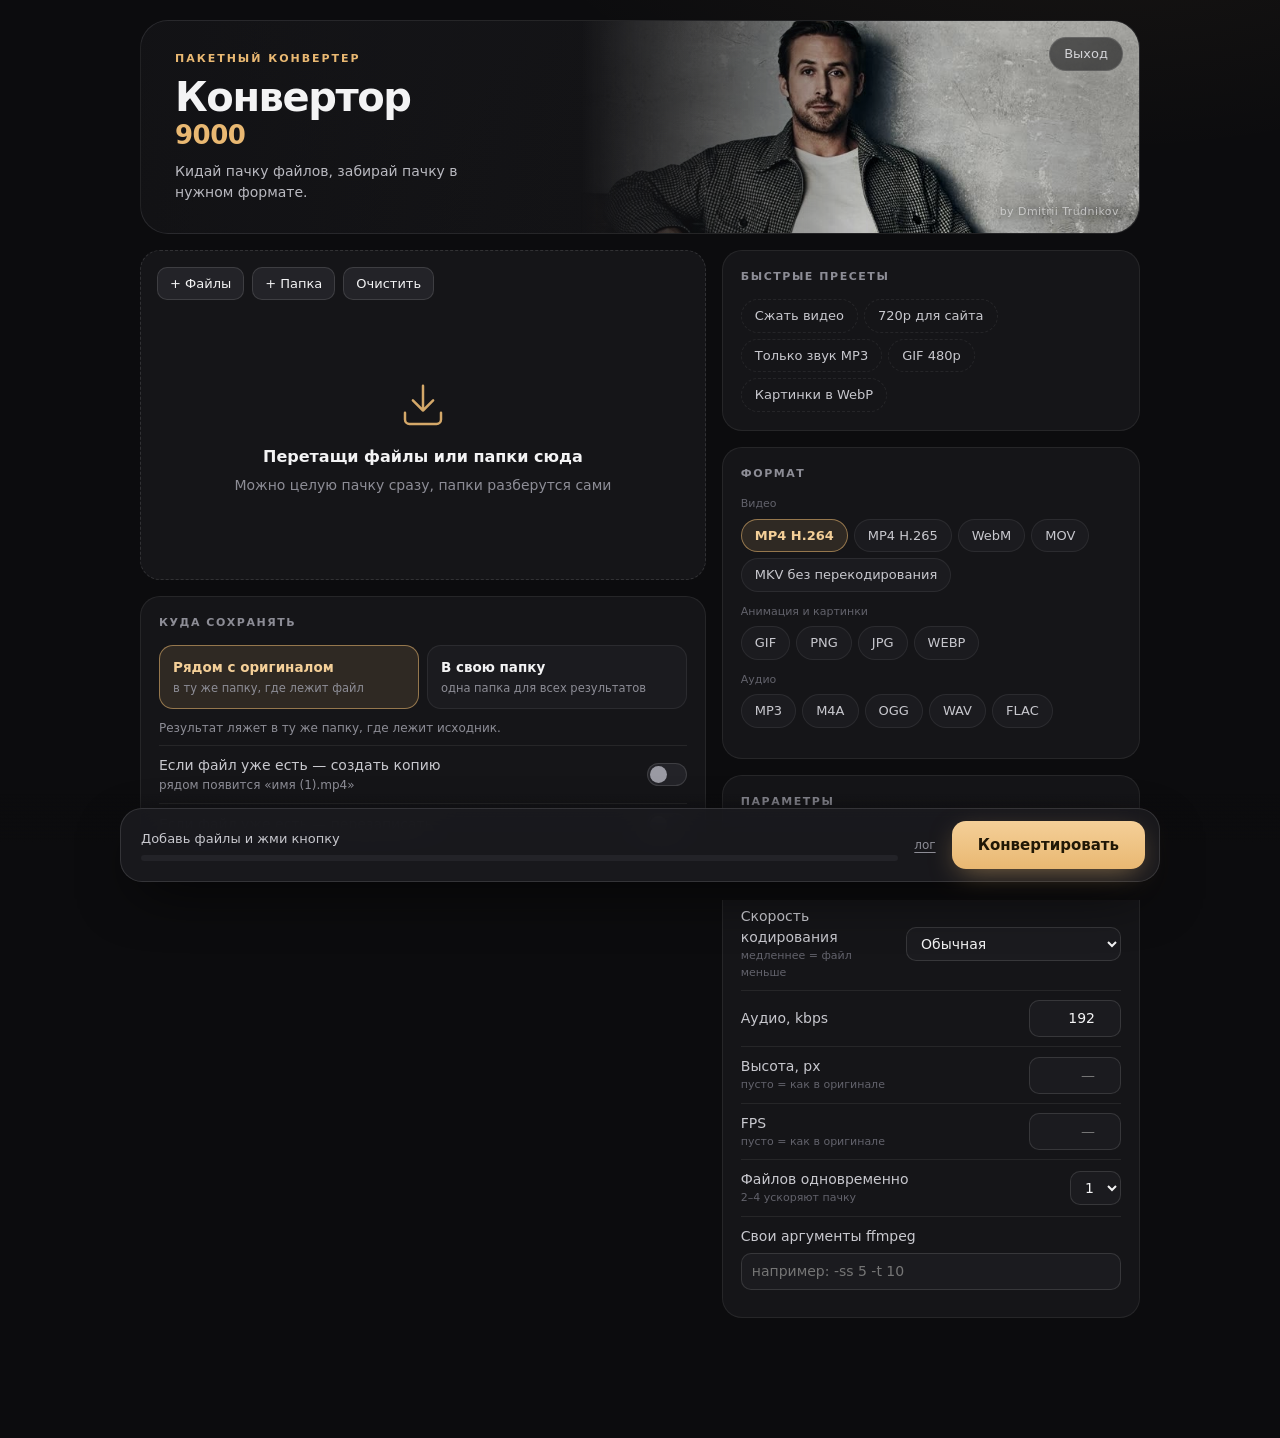
==== index.html @ 322f9f23 "Конвертор 9000" ====
<!doctype html>
<html lang="ru">
<head>
<meta charset="utf-8">
<meta name="viewport" content="width=device-width, initial-scale=1">
<meta name="color-scheme" content="dark">
<link rel="icon" href="/favicon.png">
<title>Конвертор 9000</title>
<style>
  :root{
    --bg:#0c0c0e; --s1:#151518; --s2:#1b1b1f; --s3:#232328;
    --line:rgba(255,255,255,.07); --line2:rgba(255,255,255,.12);
    --tx:#f3f3f4; --dim:#8d8d96; --dim2:#62626b;
    --acc:#e9b872; --acc2:#f4cf98; --accbg:rgba(233,184,114,.12);
    --ok:#6fd49a; --err:#ff6b70;
    --r:20px; --r2:14px;
  }
  *{box-sizing:border-box}
  html{background:var(--bg)}
  body{margin:0;color:var(--tx);font:14px/1.5 "Segoe UI Variable Text","Segoe UI",Inter,system-ui,sans-serif;
    background:radial-gradient(1000px 500px at 85% -10%,rgba(233,184,114,.06),transparent 60%),var(--bg);min-height:100vh;
    -webkit-font-smoothing:antialiased}
  .wrap{max-width:1040px;margin:0 auto;padding:20px 20px 120px}
  button{font:inherit;color:inherit;cursor:pointer}
  .hide{display:none!important}
  .native .exit{display:none}

  /* ----- шапка ----- */
  .hero{position:relative;overflow:hidden;border-radius:28px;min-height:200px;display:flex;align-items:center;
    padding:30px 34px;background:linear-gradient(110deg,#1a1a1e 0%,#111113 70%);border:1px solid var(--line)}
  .hero-img{position:absolute;right:0;top:0;height:100%;width:56%;object-fit:cover;object-position:50% 18%;
    -webkit-mask-image:linear-gradient(to left,#000 38%,transparent 100%);mask-image:linear-gradient(to left,#000 38%,transparent 100%);
    filter:grayscale(.2) contrast(1.05) brightness(.95)}
  .hero::after{content:"";position:absolute;inset:0;background:linear-gradient(90deg,rgba(12,12,14,.55),transparent 60%);pointer-events:none}
  .hero-text{position:relative;z-index:2;max-width:55%}
  .eyebrow{font-size:11px;letter-spacing:.18em;text-transform:uppercase;color:var(--acc);margin-bottom:8px;font-weight:600}
  h1{margin:0;font-size:40px;line-height:1.05;font-weight:800;letter-spacing:-.035em}
  h1 span{display:block;font-size:26px;font-weight:700;letter-spacing:-.02em;color:var(--acc);margin-top:4px}
  .hero p{margin:12px 0 0;color:#b9b9c0;max-width:340px}
  .hero-top{position:absolute;top:16px;right:16px;z-index:3;display:flex;gap:8px}
  .exit,.instb{background:rgba(12,12,14,.55);backdrop-filter:blur(10px);
    border:1px solid var(--line2);border-radius:999px;padding:6px 14px;font-size:13px;color:#d4d4d8}
  .exit:hover,.instb:hover{background:rgba(12,12,14,.8)}
  .instb{color:var(--acc2);border-color:rgba(233,184,114,.4)}
  .by{position:absolute;right:20px;bottom:12px;z-index:3;font-size:11px;letter-spacing:.04em;color:rgba(243,243,244,.6);
    text-shadow:0 1px 8px rgba(0,0,0,.85);pointer-events:none}

  /* ----- раскладка ----- */
  .main{display:grid;grid-template-columns:minmax(0,1.15fr) minmax(0,.85fr);gap:16px;margin-top:16px;align-items:start}
  .card{background:var(--s1);border:1px solid var(--line);border-radius:var(--r);padding:18px}
  .card h2{margin:0 0 14px;font-size:11px;letter-spacing:.14em;text-transform:uppercase;color:var(--dim);font-weight:600;
    display:flex;align-items:center;justify-content:space-between}
  .card+.card{margin-top:16px}

  /* ----- плашка ffmpeg ----- */
  .banner{background:rgba(233,184,114,.08);border:1px solid rgba(233,184,114,.28);border-radius:var(--r);padding:16px 18px;margin-top:16px}
  .banner b{color:var(--acc2)}
  .banner.okb{background:rgba(111,212,154,.07);border-color:rgba(111,212,154,.3)}
  .banner.okb b{color:var(--ok)}
  .brow{display:flex;gap:10px;align-items:center;margin-top:10px;flex-wrap:wrap}
  .linkbtn{background:none;border:0;padding:4px 2px;color:var(--dim);font-size:13px;text-decoration:underline;text-underline-offset:3px}
  .linkbtn:hover{color:#c8c8ce}

  /* ----- окно установки ----- */
  .modal{position:fixed;inset:0;z-index:50;display:flex;align-items:center;justify-content:center;padding:16px;
    background:rgba(6,6,8,.72);backdrop-filter:blur(6px)}
  .mcard{width:100%;max-width:470px;background:var(--s1);border:1px solid var(--line2);border-radius:24px;padding:24px 24px 20px;
    box-shadow:0 30px 90px -20px #000}
  .mcard h3{margin:0 0 6px;font-size:22px;font-weight:800;letter-spacing:-.02em}
  .mcard p{margin:0 0 14px;color:#b9b9c0}
  .mcard .sw:last-of-type{border-bottom:1px solid var(--line)}
  .mcard .sw.static{cursor:default}
  .mcard .sw.static i{display:none}
  .mnote{font-size:12px;color:var(--dim);margin-top:8px;min-height:18px}
  .merr{color:var(--err);margin-top:10px;font-size:13px}
  .mact{display:flex;gap:10px;justify-content:flex-end;align-items:center;margin-top:18px;flex-wrap:wrap}
  .mact .btn.primary{padding:11px 22px;font-size:14px}
  .tick{color:var(--ok);font-weight:700}

  /* ----- превью в списке ----- */
  .badge{position:relative;overflow:hidden}
  .badge.th{width:64px;height:42px;cursor:zoom-in;background:#0f0f11}
  .badge img{position:absolute;inset:0;width:100%;height:100%;object-fit:cover}
  .badge .ex{position:absolute;right:3px;bottom:3px;font-size:8.5px;line-height:1;padding:2px 4px;border-radius:5px;
    background:rgba(0,0,0,.7);color:#d4d4d8;letter-spacing:.03em}
  .f.ok .badge.th,.f.error .badge.th,.f.running .badge.th{background:#0f0f11}
  .f.ok .badge.th::after,.f.error .badge.th::after,.f.running .badge.th::after{content:"";position:absolute;inset:0;border-radius:12px;
    box-shadow:inset 0 0 0 2px var(--ok)}
  .f.error .badge.th::after{box-shadow:inset 0 0 0 2px var(--err)}
  .f.running .badge.th::after{box-shadow:inset 0 0 0 2px var(--acc)}

  /* ----- окно просмотра ----- */
  .pcard{max-width:760px;padding:18px}
  .phead{display:flex;align-items:flex-start;gap:12px;margin-bottom:12px}
  .phead h3{flex:1;min-width:0;margin:0;font-size:17px;word-break:break-all}
  .phead .x{font-size:16px}
  .pbig{position:relative;border-radius:14px;overflow:hidden;background:#0a0a0b;aspect-ratio:16/9;display:grid;place-items:center}
  .pbig img{width:100%;height:100%;object-fit:contain}
  .pbig .ph{color:var(--dim);font-size:13px}
  .strip{display:grid;grid-template-columns:repeat(5,1fr);gap:8px;margin-top:8px}
  .strip button{padding:0;border:2px solid transparent;border-radius:10px;overflow:hidden;background:#0a0a0b;aspect-ratio:16/9}
  .strip button.on{border-color:var(--acc)}
  .strip img{width:100%;height:100%;object-fit:cover;display:block}
  .pmeta{display:grid;grid-template-columns:repeat(auto-fill,minmax(150px,1fr));gap:8px 14px;margin-top:14px}
  .pmeta div{font-size:12px;color:var(--dim)}
  .pmeta b{display:block;font-size:14px;color:var(--tx);font-weight:600}
  .pout{margin-top:14px;padding:10px 12px;border-radius:12px;background:var(--accbg);border:1px solid rgba(233,184,114,.25);font-size:13px;color:#d9d0c2}
  .pout b{color:var(--acc2)}

  /* ----- всплывашки ----- */
  .toasts{position:fixed;right:20px;bottom:104px;z-index:40;display:flex;flex-direction:column;gap:10px;width:380px;max-width:calc(100vw - 32px);pointer-events:none}
  .toast{pointer-events:auto;position:relative;background:rgba(27,27,31,.96);backdrop-filter:blur(16px);border:1px solid var(--line2);
    border-left:3px solid var(--acc);border-radius:16px;padding:12px 38px 12px 14px;box-shadow:0 18px 50px -12px #000;
    animation:tin .22s ease-out}
  .toast.ok{border-left-color:var(--ok)} .toast.err{border-left-color:var(--err)} .toast.info{border-left-color:var(--dim)}
  .toast b{display:block;font-size:14px;margin-bottom:2px}
  .toast.ok b{color:var(--ok)} .toast.err b{color:var(--err)} .toast.warn b{color:var(--acc2)}
  .toast p{margin:0;font-size:13px;color:#c8c8ce;word-break:break-word}
  .toast ul{margin:6px 0 0;padding-left:18px;font-size:12.5px;color:#b9b9c0}
  .toast li{margin:2px 0}
  .toast .ta{display:flex;gap:8px;flex-wrap:wrap;margin-top:10px}
  .toast .ta .btn{padding:6px 12px;font-size:13px;border-radius:10px}
  .toast .ta .btn.primary{padding:7px 14px;font-size:13px;border-radius:10px;box-shadow:none}
  .toast .tx{position:absolute;top:8px;right:8px;background:none;border:0;color:var(--dim2);width:24px;height:24px;border-radius:7px;font-size:13px}
  .toast .tx:hover{background:var(--s3);color:var(--tx)}
  .toast.out{opacity:0;transform:translateY(6px);transition:.2s}
  @keyframes tin{from{opacity:0;transform:translateY(10px)}}
  @media (max-width:860px){ .toasts{right:16px;left:16px;width:auto;bottom:150px} }
  .bar{height:6px;border-radius:99px;background:var(--s3);overflow:hidden}
  .bar>i{display:block;height:100%;width:0;border-radius:99px;background:linear-gradient(90deg,var(--acc),var(--acc2));transition:width .25s}

  /* ----- кнопки ----- */
  .btn{background:var(--s3);border:1px solid var(--line2);border-radius:12px;padding:9px 16px;font-weight:500;transition:.15s}
  .btn:hover{background:#2c2c32;border-color:rgba(255,255,255,.2)}
  .btn:disabled{opacity:.4;cursor:default}
  .btn.primary{background:linear-gradient(180deg,var(--acc2),var(--acc));color:#201706;border:0;font-weight:700;
    padding:13px 26px;border-radius:14px;font-size:15px;box-shadow:0 8px 28px -8px rgba(233,184,114,.55)}
  .btn.primary:hover{filter:brightness(1.06);transform:translateY(-1px)}
  .btn.primary:disabled{filter:grayscale(.6);box-shadow:none;transform:none}
  .btn.danger{color:var(--err);border-color:rgba(255,107,112,.4);background:rgba(255,107,112,.07)}
  .btn.sm{padding:6px 12px;font-size:13px;border-radius:10px}

  /* ----- зона файлов ----- */
  .drop{position:relative;border:1.5px dashed var(--line2);border-radius:var(--r);background:var(--s1);padding:16px;transition:.2s;min-height:330px;
    display:flex;flex-direction:column}
  .drop.over{border-color:var(--acc);background:var(--accbg);box-shadow:0 0 0 6px rgba(233,184,114,.08)}
  .drop-head{display:flex;gap:8px;align-items:center;flex-wrap:wrap;margin-bottom:12px}
  .drop-head .cnt{margin-left:auto;color:var(--dim);font-size:13px}
  .empty{flex:1;display:flex;flex-direction:column;align-items:center;justify-content:center;text-align:center;gap:6px;color:var(--dim);padding:30px 10px}
  .empty svg{width:54px;height:54px;color:var(--acc);opacity:.9;margin-bottom:6px}
  .empty b{color:var(--tx);font-size:16px;font-weight:600}
  .list{flex:1;overflow:auto;max-height:430px;margin:0 -6px;padding:0 6px}
  .list::-webkit-scrollbar,.log::-webkit-scrollbar{width:8px}
  .list::-webkit-scrollbar-thumb,.log::-webkit-scrollbar-thumb{background:#2f2f35;border-radius:9px}
  .f{position:relative;display:flex;align-items:center;gap:12px;padding:9px 10px;border-radius:14px;overflow:hidden}
  .f:hover{background:var(--s2)}
  .badge{flex:none;width:42px;height:42px;border-radius:12px;background:var(--s3);display:grid;place-items:center;font-size:10px;
    font-weight:700;letter-spacing:.04em;color:var(--dim);text-transform:uppercase}
  .f.ok .badge{background:rgba(111,212,154,.12);color:var(--ok)}
  .f.error .badge{background:rgba(255,107,112,.12);color:var(--err)}
  .f.running .badge{background:var(--accbg);color:var(--acc)}
  .meta{flex:1;min-width:0}
  .n{white-space:nowrap;overflow:hidden;text-overflow:ellipsis;font-weight:500}
  .sub{font-size:12px;color:var(--dim);white-space:nowrap;overflow:hidden;text-overflow:ellipsis}
  .pill{flex:none;font-size:12px;color:var(--dim);max-width:46%;text-align:right;white-space:nowrap;overflow:hidden;text-overflow:ellipsis}
  .f.ok .pill{color:var(--ok)} .f.error .pill{color:var(--err)} .f.running .pill{color:var(--acc)}
  .x{flex:none;background:none;border:0;color:var(--dim2);width:26px;height:26px;border-radius:8px;font-size:14px}
  .x:hover{background:var(--s3);color:var(--tx)}
  .f .pb{position:absolute;left:10px;right:10px;bottom:2px;height:2px;border-radius:2px;background:transparent}
  .f .pb i{display:block;height:100%;background:var(--acc);border-radius:2px}
  .spin{display:inline-block;width:11px;height:11px;border:2px solid var(--dim2);border-top-color:var(--acc);border-radius:50%;animation:sp .8s linear infinite;vertical-align:-1px;margin-right:6px}
  @keyframes sp{to{transform:rotate(360deg)}}
  .listbar{display:flex;align-items:center;gap:14px;padding:2px 10px 10px;font-size:12px;color:var(--dim);flex-wrap:wrap}
  .listbar .linkb{color:var(--dim);text-decoration:none;border-bottom:1px dashed var(--dim2)}
  .listbar .linkb:hover{color:var(--tx)}
  .listbar .sp{flex:1}
  .ck{display:inline-flex;align-items:center;gap:8px;cursor:pointer;color:#c8c8ce}
  .ck input{-webkit-appearance:none;appearance:none;width:18px;height:18px;flex:none;border-radius:6px;border:1.5px solid var(--dim2);
    background:transparent;display:grid;place-content:center;cursor:pointer;margin:0;transition:.12s}
  .ck input:hover{border-color:var(--acc)}
  .ck input:checked,.ck input:indeterminate{background:var(--acc);border-color:var(--acc)}
  .ck input:checked::after{content:"";width:9px;height:5px;border:2px solid #201706;border-top:0;border-right:0;transform:rotate(-45deg) translate(1px,-1px)}
  .ck input:indeterminate::after{content:"";width:8px;height:2px;background:#201706;border-radius:2px}
  .ck input:disabled{opacity:.4;cursor:default}
  .f{cursor:pointer;user-select:none}
  .f:not(.sel) .badge,.f:not(.sel) .meta{opacity:.5}

  /* ----- форматы и пресеты ----- */
  .group{margin-bottom:12px}
  .group small{display:block;color:var(--dim2);font-size:11px;margin-bottom:6px}
  .chips{display:flex;flex-wrap:wrap;gap:6px}
  .chip{background:var(--s2);border:1px solid var(--line);border-radius:999px;padding:6px 13px;font-size:13px;color:#c8c8ce;transition:.12s}
  .chip:hover{border-color:var(--line2);color:var(--tx)}
  .chip.on{background:var(--accbg);border-color:rgba(233,184,114,.55);color:var(--acc2);font-weight:600}
  .chip.pre{background:transparent;border-style:dashed}

  /* ----- поля ----- */
  .field{display:flex;align-items:center;justify-content:space-between;gap:12px;padding:9px 0;border-top:1px solid var(--line)}
  .field:first-of-type{border-top:0}
  .field label,.field .lb{color:#c8c8ce}
  .field .hint{display:block;font-size:11px;color:var(--dim2)}
  input[type=number],input[type=text],select{background:var(--s2);color:var(--tx);border:1px solid var(--line2);border-radius:10px;
    padding:7px 10px;font:inherit;outline:none;transition:.12s}
  input[type=number]{width:92px;text-align:right}
  input[type=text]{width:100%}
  input:focus,select:focus{border-color:rgba(233,184,114,.6);box-shadow:0 0 0 3px rgba(233,184,114,.1)}
  .stack{display:block;padding:9px 0;border-top:1px solid var(--line)}
  .stack .lb{margin-bottom:6px;display:block;color:#c8c8ce}
  .rowf{display:flex;gap:8px}
  .seg{display:grid;grid-template-columns:1fr 1fr;gap:8px}
  .segb{text-align:left;background:var(--s2);border:1px solid var(--line);border-radius:14px;padding:11px 13px;display:flex;flex-direction:column;gap:2px;transition:.12s}
  .segb:hover{border-color:var(--line2)}
  .segb b{font-weight:600;font-size:13.5px}
  .segb span{font-size:11.5px;color:var(--dim)}
  .segb.on{background:var(--accbg);border-color:rgba(233,184,114,.55)}
  .segb.on b{color:var(--acc2)}
  .note{margin-top:10px;font-size:12px;color:var(--dim);line-height:1.55}
  .note b{color:#d0d0d6;font-weight:500;word-break:break-all}
  .linkb{background:none;border:0;padding:0;color:var(--acc);text-decoration:underline;text-underline-offset:3px;font-size:12px}
  input[type=range]{-webkit-appearance:none;appearance:none;width:150px;height:6px;border-radius:99px;background:var(--s3);outline:none}
  input[type=range]::-webkit-slider-thumb{-webkit-appearance:none;width:18px;height:18px;border-radius:50%;background:var(--acc);border:3px solid var(--s1);box-shadow:0 0 0 1px var(--acc);cursor:pointer}
  .rng{display:flex;align-items:center;gap:10px}
  .rng output{min-width:24px;text-align:right;font-variant-numeric:tabular-nums;color:var(--acc2);font-weight:600}
  .sw{position:relative;display:flex;align-items:center;justify-content:space-between;gap:12px;padding:9px 0;border-top:1px solid var(--line);cursor:pointer;color:#c8c8ce}
  .sw input{position:absolute;opacity:0;pointer-events:none}
  .sw i{flex:none;width:40px;height:23px;border-radius:99px;background:var(--s3);position:relative;transition:.15s;border:1px solid var(--line2)}
  .sw i::after{content:"";position:absolute;left:2px;top:2px;width:17px;height:17px;border-radius:50%;background:#9a9aa3;transition:.15s}
  .sw input:checked+i{background:var(--accbg);border-color:rgba(233,184,114,.6)}
  .sw input:checked+i::after{left:19px;background:var(--acc)}

  /* ----- нижняя панель ----- */
  .dock{position:fixed;left:0;right:0;bottom:0;z-index:20;padding:14px 20px 18px;
    background:linear-gradient(to top,var(--bg) 55%,transparent)}
  .dock-in{max-width:1040px;margin:0 auto;background:rgba(27,27,31,.88);backdrop-filter:blur(16px);border:1px solid var(--line2);
    border-radius:22px;padding:12px 14px 12px 20px;display:flex;align-items:center;gap:16px;box-shadow:0 20px 60px -20px #000}
  .dock-info{flex:1;min-width:0}
  .dock-info .t{font-size:13px;color:#c8c8ce;margin-bottom:7px;white-space:nowrap;overflow:hidden;text-overflow:ellipsis}
  .logbtn{background:none;border:0;color:var(--dim);font-size:12px;padding:0;text-decoration:underline;text-underline-offset:3px}
  .log{white-space:pre-wrap;font:12px/1.55 Consolas,"Cascadia Mono",monospace;color:#b2b2ba;max-height:180px;overflow:auto;background:var(--s2);
    border:1px solid var(--line);border-radius:12px;padding:10px 12px;margin-top:12px}

  @media (max-width:860px){
    .main{grid-template-columns:1fr}
    .hero-text{max-width:100%} .hero-img{width:80%;opacity:.55}
    h1{font-size:32px} h1 span{font-size:21px}
    .dock-in{flex-wrap:wrap}
  }
</style>
</head>
<body>
<div class="wrap">

  <header class="hero">
    <div class="hero-text">
      <div class="eyebrow">пакетный конвертер</div>
      <h1>Конвертор<span>9000</span></h1>
      <p>Кидай пачку файлов, забирай пачку в нужном формате.</p>
    </div>
    <img class="hero-img" src="/hero.jpg" alt="">
    <div class="hero-top">
      <button class="instb hide" id="installBtn" title="Установить программу на компьютер">Установить</button>
      <button class="exit" id="exitBtn" title="Закрыть программу">Выход</button>
    </div>
    <div class="by"><span id="appVer"></span>by Dmitrii Trudnikov</div>
  </header>

  <div id="appBanner" class="banner hide">
    <div id="appText"></div>
    <div id="appNotes" class="hide" style="margin-top:8px;color:var(--dim);white-space:pre-wrap;font-size:13px;max-height:140px;overflow:auto"></div>
    <div class="brow" id="appRow">
      <button id="appGo" class="btn primary" style="padding:9px 18px;font-size:14px">Обновить</button>
      <button id="appLater" class="btn sm">Не сейчас</button>
      <button id="appSkip" class="linkbtn">Пропустить эту версию</button>
    </div>
    <div class="bar hide" id="appProg" style="margin-top:12px"><i></i></div>
  </div>

  <div id="ffBanner" class="banner hide">
    <div id="ffText"><b>ffmpeg не найден.</b></div>
    <div class="brow" id="ffRow">
      <button id="ffDl" class="btn primary" style="padding:9px 18px;font-size:14px">Скачать ffmpeg автоматически (~100 МБ)</button>
      <button id="ffLater" class="btn sm hide">Не сейчас</button>
      <button id="ffSkip" class="linkbtn hide">Пропустить эту версию</button>
      <span style="color:var(--dim)" id="ffNote">Скачается один раз и сохранится.</span>
    </div>
    <div class="bar hide" id="ffProg" style="margin-top:12px"><i></i></div>
  </div>

  <div class="main">
    <!-- левая колонка: файлы и папка сохранения -->
    <div>
    <section class="drop" id="drop">
      <div class="drop-head">
        <button class="btn sm" id="addFiles">+ Файлы</button>
        <button class="btn sm" id="addFolder">+ Папка</button>
        <button class="btn sm" id="clearBtn">Очистить</button>
        <span class="cnt" id="cnt"></span>
      </div>
      <div class="empty" id="empty">
        <svg viewBox="0 0 48 48" fill="none" stroke="currentColor" stroke-width="2.2" stroke-linecap="round" stroke-linejoin="round">
          <path d="M24 6v22M15 19l9 9 9-9"/><path d="M8 30v6a4 4 0 0 0 4 4h24a4 4 0 0 0 4-4v-6"/>
        </svg>
        <b>Перетащи файлы или папки сюда</b>
        <span>Можно целую пачку сразу, папки разберутся сами</span>
      </div>
      <div class="listbar hide" id="listbar">
        <label class="ck"><input type="checkbox" id="selAll"><span id="selTxt">Все</span></label>
        <button class="linkb" id="selInv">инвертировать</button>
        <button class="linkb" id="selErr">только с ошибками</button>
        <span class="sp"></span>
        <button class="linkb" id="rmDone">убрать готовые</button>
      </div>
      <div class="list" id="list"></div>
    </section>

    <section class="card" style="margin-top:16px">
      <h2>Куда сохранять</h2>
      <div class="seg" id="outMode">
        <button class="segb on" data-m="same"><b>Рядом с оригиналом</b><span>в ту же папку, где лежит файл</span></button>
        <button class="segb" data-m="folder"><b>В свою папку</b><span>одна папка для всех результатов</span></button>
      </div>
      <div id="folderRow" class="rowf hide" style="margin-top:10px">
        <input type="text" id="outDir" placeholder="Папка не выбрана">
        <button class="btn" id="pickOut">Выбрать</button>
      </div>
      <div class="note" id="outNote"></div>
      <label class="sw" style="margin-top:8px"><span>Если файл уже есть — создать копию<small style="display:block;color:var(--dim);font-size:12px">рядом появится «имя (1).mp4»</small></span><input type="checkbox" id="copyDup"><i></i></label>
      <label class="sw"><span>Если файл уже есть — перезаписать</span><input type="checkbox" id="overwrite"><i></i></label>
    </section>
    </div>

    <!-- правая колонка: настройки -->
    <div>
      <section class="card">
        <h2>Быстрые пресеты</h2>
        <div class="chips" id="presets"></div>
      </section>

      <section class="card">
        <h2>Формат</h2>
        <div id="fmtGroups"></div>
      </section>

      <section class="card">
        <h2>Параметры</h2>
        <div class="field" data-k="video">
          <div><span class="lb">Качество (CRF)</span><span class="hint">меньше = лучше, но тяжелее файл</span></div>
          <div class="rng"><input type="range" id="crf" min="0" max="51" value="23"><output id="crfVal">23</output></div>
        </div>
        <div class="field" data-k="video" data-f="x26">
          <div><span class="lb">Скорость кодирования</span><span class="hint">медленнее = файл меньше</span></div>
          <select id="speed">
            <option value="ultrafast">Максимально быстро</option>
            <option value="veryfast">Очень быстро</option>
            <option value="fast">Быстро</option>
            <option value="medium" selected>Обычная</option>
            <option value="slow">Медленно, компактнее</option>
          </select>
        </div>
        <div class="field" data-k="video audio">
          <span class="lb">Аудио, kbps</span>
          <input type="number" id="abr" min="32" max="512" step="32" value="192">
        </div>
        <div class="field" data-k="video gif image">
          <div><span class="lb">Высота, px</span><span class="hint">пусто = как в оригинале</span></div>
          <input type="number" id="height" min="16" placeholder="—">
        </div>
        <div class="field" data-k="video gif">
          <div><span class="lb">FPS</span><span class="hint">пусто = как в оригинале</span></div>
          <input type="number" id="fps" min="1" placeholder="—">
        </div>
        <div class="field">
          <div><span class="lb">Файлов одновременно</span><span class="hint">2–4 ускоряют пачку</span></div>
          <select id="jobs"><option>1</option><option>2</option><option>3</option><option>4</option></select>
        </div>
        <div class="stack">
          <span class="lb">Свои аргументы ffmpeg</span>
          <input type="text" id="extra" placeholder="например: -ss 5 -t 10">
        </div>
      </section>

    </div>
  </div>

  <div id="logWrap" class="log hide"></div>
</div>

<!-- нижняя панель -->
<div class="dock">
  <div class="dock-in">
    <div class="dock-info">
      <div class="t" id="summary">Добавь файлы и жми кнопку</div>
      <div class="bar"><i id="total"></i></div>
    </div>
    <button class="logbtn" id="logBtn">лог</button>
    <button class="btn sm hide" id="openOut">Открыть папку</button>
    <button class="btn danger hide" id="stop">Стоп</button>
    <button class="btn primary" id="start">Конвертировать</button>
  </div>
</div>

<div class="toasts" id="toasts" aria-live="polite"></div>

<div id="prev" class="modal hide" role="dialog" aria-modal="true" aria-labelledby="pvName">
  <div class="mcard pcard">
    <div class="phead"><h3 id="pvName"></h3><button class="x" id="pvClose" title="Закрыть">✕</button></div>
    <div class="pbig" id="pvBig"></div>
    <div class="strip" id="pvStrip"></div>
    <div class="pmeta" id="pvMeta"></div>
    <div class="pout" id="pvOut"></div>
  </div>
</div>

<div id="setup" class="modal hide" role="dialog" aria-modal="true" aria-labelledby="stTitle">
  <div class="mcard">
    <div class="eyebrow" id="stEyebrow">установка</div>
    <h3 id="stTitle">Установить на компьютер?</h3>
    <p id="stSub">Конвертор появится в меню «Пуск» и в «Установленных приложениях», а при запуске сам проверит, не вышел ли новый ffmpeg.</p>
    <div id="stOpts">
      <label class="sw" id="stDeskRow"><span>Ярлык на рабочем столе</span><input type="checkbox" id="stDesk" checked><i></i></label>
      <label class="sw" id="stFFRow"><span id="stFFText">ffmpeg: проверяю свежую версию…</span><input type="checkbox" id="stFF"><i></i></label>
    </div>
    <div class="mnote" id="stNote"></div>
    <div class="bar hide" id="stProg" style="margin-top:10px"><i></i></div>
    <div class="merr hide" id="stErr"></div>
    <div class="mact">
      <button class="linkbtn" id="stLater">Без установки</button>
      <button class="btn primary" id="stGo">Установить</button>
    </div>
  </div>
</div>

<script>
const TOKEN = '__TOKEN__';
const NATIVE = !!(window.chrome && window.chrome.webview);   // своё окно программы (WebView2)
const NATIVE_DROP = NATIVE && typeof window.chrome.webview.postMessageWithAdditionalObjects === 'function';
if (NATIVE) document.documentElement.classList.add('native');
const FORMATS = {
  mp4:{n:'MP4 H.264',k:'video'}, mp4h265:{n:'MP4 H.265',k:'video'}, webm:{n:'WebM',k:'video'},
  mov:{n:'MOV',k:'video'}, mkv:{n:'MKV без перекодирования',k:'copy'},
  gif:{n:'GIF',k:'gif'}, png:{n:'PNG',k:'image'}, jpg:{n:'JPG',k:'image'}, webp:{n:'WEBP',k:'image'},
  mp3:{n:'MP3',k:'audio'}, m4a:{n:'M4A',k:'audio'}, ogg:{n:'OGG',k:'audio'}, wav:{n:'WAV',k:'audio'}, flac:{n:'FLAC',k:'audio'}
};
const GROUPS = [['Видео',['mp4','mp4h265','webm','mov','mkv']],['Анимация и картинки',['gif','png','jpg','webp']],['Аудио',['mp3','m4a','ogg','wav','flac']]];
const PRESETS = [
  {n:'Сжать видео', s:{format:'mp4', crf:28, speed:'fast', height:''}},
  {n:'720p для сайта', s:{format:'mp4', crf:25, speed:'medium', height:'720'}},
  {n:'Только звук MP3', s:{format:'mp3', abr:192}},
  {n:'GIF 480p', s:{format:'gif', height:'480', fps:'15'}},
  {n:'Картинки в WebP', s:{format:'webp', height:''}}
];
const MEDIA = /\.(mp4|mov|mkv|avi|webm|flv|wmv|m4v|mpg|mpeg|ts|mts|3gp|gif|mp3|wav|flac|m4a|aac|ogg|opus|wma|png|jpe?g|webp|bmp|tiff?)$/i;
const $ = id => document.getElementById(id);
let files = [];            // {name, dir, path, size, uploading, temp, sel}
let fmt = 'mp4';
let snap = {files:[], running:false, ffmpeg:'', dl:{}, log:[], summary:'', defaultOut:''};
let hadFF = false, prevRunning = false, busy = false, uploadChain = Promise.resolve(), pending = 0;

async function api(path, body) {
  try {
    const r = await fetch('/api/' + path, {method:'POST', headers:{'X-Token':TOKEN,'Content-Type':'application/json'}, body: JSON.stringify(body || {})});
    return await r.json();
  } catch (e) { return {error:'нет связи с программой'}; }
}
const esc = s => String(s).replace(/[&<>"]/g, c => ({'&':'&amp;','<':'&lt;','>':'&gt;','"':'&quot;'}[c]));
const base = p => p.split(/[\\/]/).pop();
const dirOf = p => p.slice(0, p.length - base(p).length);
const ext = n => (n.match(/\.([^.]+)$/) || [,'?'])[1].slice(0, 4);
function fmtSize(n) {
  if (!n) return '';
  const u = ['Б','КБ','МБ','ГБ']; let i = 0;
  while (n >= 1024 && i < 3) { n /= 1024; i++; }
  return (n >= 100 || i === 0 ? Math.round(n) : n.toFixed(1)).toString().replace('.', ',') + ' ' + u[i];
}

// ---------- настройки ----------
const FIELDS = ['crf','speed','abr','height','fps','jobs','extra','outDir'];
const CHECKS = ['overwrite', 'copyDup'];
let outMode = 'same';   // 'same' = рядом с оригиналом, 'folder' = своя папка
let dropOut = '';       // куда класть перетащенные файлы в режиме «рядом с оригиналом»
function save() {
  try {
    const o = {fmt, outMode, dropOut};
    FIELDS.forEach(k => o[k] = $(k).value); CHECKS.forEach(k => o[k] = $(k).checked);
    localStorage.setItem('konv9000', JSON.stringify(o));
  } catch (e) {}
}
function load() {
  try {
    const o = JSON.parse(localStorage.getItem('konv9000') || '{}');
    if (o.fmt && FORMATS[o.fmt]) fmt = o.fmt;
    if (o.outMode === 'folder' || o.outMode === 'same') outMode = o.outMode;
    if (typeof o.dropOut === 'string') dropOut = o.dropOut;
    FIELDS.forEach(k => { if (o[k] !== undefined) $(k).value = o[k]; });
    CHECKS.forEach(k => { if (o[k] !== undefined) $(k).checked = o[k]; });
  } catch (e) {}
}
let lastNote = '';
function renderOut() {
  document.querySelectorAll('#outMode .segb').forEach(b => b.classList.toggle('on', b.dataset.m === outMode));
  $('folderRow').classList.toggle('hide', outMode !== 'folder');
  const dir = $('outDir').value.trim();
  const drop = dropOut || snap.defaultOut || 'Видео\\Konvertor';
  const note = outMode === 'same'
    ? (NATIVE_DROP || !files.some(f => f.temp)
        ? 'Результат ляжет в ту же папку, где лежит исходник.'
        : `Результат ляжет в ту же папку, где лежит исходник.<br>Перетащенные в браузер файлы (браузер не сообщает, откуда они) → <b>${esc(drop)}</b> <button class="linkb" data-act="drop">изменить</button>`)
    : (dir ? `Всё сохранится в <b>${esc(dir)}</b>.<br>Папка запоминается для следующих запусков.`
           : 'Выбери папку. Она запомнится для следующих запусков.');
  if (note !== lastNote) { $('outNote').innerHTML = note; lastNote = note; }
}
function applyKind() {
  const k = FORMATS[fmt].k;
  document.querySelectorAll('[data-k]').forEach(el => {
    let show = el.dataset.k.split(' ').includes(k);
    if (show && el.dataset.f === 'x26') show = ['mp4','mp4h265','mov','webm'].includes(fmt);
    el.classList.toggle('hide', !show);
  });
  document.querySelectorAll('#fmtGroups .chip').forEach(c => c.classList.toggle('on', c.dataset.f === fmt));
  $('crfVal').textContent = $('crf').value;
}
function buildFormats() {
  $('fmtGroups').innerHTML = GROUPS.map(([t, ids]) =>
    `<div class="group"><small>${t}</small><div class="chips">` +
    ids.map(id => `<button class="chip" data-f="${id}">${FORMATS[id].n}</button>`).join('') + `</div></div>`).join('');
  $('presets').innerHTML = PRESETS.map((p, i) => `<button class="chip pre" data-p="${i}">${p.n}</button>`).join('');
}
$('fmtGroups').addEventListener('click', e => {
  const c = e.target.closest('.chip'); if (!c) return;
  fmt = c.dataset.f; applyKind(); save();
});
$('presets').addEventListener('click', e => {
  const c = e.target.closest('.chip'); if (!c) return;
  const s = PRESETS[+c.dataset.p].s;
  fmt = s.format;
  if (s.crf !== undefined) $('crf').value = s.crf;
  if (s.speed !== undefined) $('speed').value = s.speed;
  if (s.abr !== undefined) $('abr').value = s.abr;
  if (s.height !== undefined) $('height').value = s.height;
  if (s.fps !== undefined) $('fps').value = s.fps;
  applyKind(); save();
});
buildFormats(); load(); applyKind(); renderOut();
[...FIELDS, ...CHECKS].forEach(k => $(k).addEventListener('input', () => { save(); applyKind(); renderOut(); }));
// «копия» и «перезаписать» друг друга исключают
$('copyDup').addEventListener('change', () => { if ($('copyDup').checked) { $('overwrite').checked = false; save(); } });
$('overwrite').addEventListener('change', () => { if ($('overwrite').checked) { $('copyDup').checked = false; save(); } });
$('outMode').addEventListener('click', e => {
  const b = e.target.closest('.segb'); if (!b) return;
  outMode = b.dataset.m; save(); renderOut();
  if (outMode === 'folder' && !$('outDir').value.trim()) $('pickOut').click();
});
$('outNote').addEventListener('click', e => {
  if (!e.target.closest('[data-act="drop"]')) return;
  dialog(async () => {
    const r = await api('pick-folder', {purpose:'out'});
    if (r.error) alert(r.error);
    if (r.path) { dropOut = r.path; save(); renderOut(); }
  });
});

// ---------- список файлов ----------
const res = {};   // последний результат по каждому файлу (путь -> состояние с сервера)
let lastIdx = null;
function render() {
  const labels = {pending:'ожидает', ok:'готово', error:'ошибка', skipped:'пропущен', canceled:'остановлен'};
  $('empty').classList.toggle('hide', files.length > 0);
  $('list').classList.toggle('hide', files.length === 0);
  $('listbar').classList.toggle('hide', files.length === 0);
  $('list').innerHTML = files.map((it, i) => {
    const s = it.path ? res[it.path] : null;
    let cls = '', status = '', sub = '', pb = '';
    if (it.uploading) { status = '<span class="spin"></span>копирую'; sub = fmtSize(it.size); }
    else {
      sub = (it.temp ? '' : esc(it.dir)) + (it.size ? (it.temp ? '' : ' · ') + fmtSize(it.size) : '');
      if (s) {
        cls = s.status;
        if (s.status === 'running') { status = s.pct ? Math.round(s.pct) + '%' : '<span class="spin"></span>'; pb = `<div class="pb"><i style="width:${s.pct}%"></i></div>`; }
        else status = labels[s.status] || '';
        if (s.status === 'ok' && s.srcSize && s.dstSize) {
          const d = Math.round((1 - s.dstSize / s.srcSize) * 100);
          sub = fmtSize(s.srcSize) + ' → ' + fmtSize(s.dstSize) + ' · сохранено в ' + esc(dirOf(s.dst));
          status = d >= 0 ? `−${d}%` : `+${-d}%`;
        }
        if (s.status === 'skipped') sub = 'уже есть: ' + esc(base(s.dst)) + ' — пропущен';
        else if (s.status === 'error') sub = esc(s.hint || s.msg);
        else if (s.msg) sub = esc(s.msg);
      }
    }
    const dis = snap.running || it.uploading;
    return `<div class="f ${cls}${it.sel ? ' sel' : ''}" data-i="${i}" title="${esc(it.path || it.name)}">` +
      `<label class="ck"><input type="checkbox" ${it.sel ? 'checked' : ''} ${dis ? 'disabled' : ''}></label>` +
      (it.path && snap.ffmpeg
        ? `<div class="badge th" data-prev="${i}" title="Посмотреть"><img src="${thumbUrl(it.path, .1, 160)}" alt="" loading="lazy" onerror="this.remove()"><span class="ex">${esc(ext(it.name))}</span></div>`
        : `<div class="badge">${esc(ext(it.name))}</div>`) +
      `<div class="meta"><div class="n">${esc(it.name)}</div><div class="sub">${sub}</div></div>` +
      `<div class="pill">${status}</div>` +
      (snap.running ? '' : `<button class="x" title="Убрать из списка">✕</button>`) + pb + `</div>`;
  }).join('');
  const n = files.length, k = files.filter(f => f.sel).length;
  $('cnt').textContent = n ? (k === n ? n + ' шт.' : `выбрано ${k} из ${n}`) : '';
  const m = $('selAll');
  m.checked = n > 0 && k === n; m.indeterminate = k > 0 && k < n; m.disabled = snap.running;
  $('selTxt').textContent = (n > 0 && k === n) ? 'Снять все' : 'Выбрать все';
  $('start').textContent = n ? `Конвертировать (${k})` : 'Конвертировать';
}
function addInfos(list) {
  const have = new Set(files.map(f => f.path));
  for (const f of list || []) {
    if (have.has(f.path)) continue;
    files.push({name: base(f.path), dir: dirOf(f.path), path: f.path, size: f.size, uploading: false, temp: false, sel: true});
    have.add(f.path);
  }
  render();
}
function dropItems(pred) {
  const gone = files.filter(pred);
  if (!gone.length) return;
  const tmp = gone.filter(f => f.temp && f.path).map(f => f.path);
  if (tmp.length) api('discard', {paths: tmp});
  files = files.filter(f => !gone.includes(f));
  gone.forEach(f => { if (f.path) delete res[f.path]; });
  lastIdx = null; render();
}
$('list').addEventListener('click', e => {
  const pv = e.target.closest('[data-prev]');
  if (pv) { const it = files[+pv.dataset.prev]; if (it) openPreview(it); return; }
  if (snap.running) return;
  const row = e.target.closest('.f'); if (!row) return;
  const i = +row.dataset.i, it = files[i]; if (!it) return;
  if (e.target.closest('.x')) { dropItems(f => f === it); return; }
  if (it.uploading) return;
  const onInput = e.target.tagName === 'INPUT';
  if (e.target.closest('label.ck') && !onInput) return;   // дождёмся клика по самому чекбоксу
  const want = onInput ? e.target.checked : !it.sel;
  if (e.shiftKey && lastIdx !== null && files[lastIdx]) {
    const a = Math.min(lastIdx, i), b = Math.max(lastIdx, i);
    for (let j = a; j <= b; j++) if (!files[j].uploading) files[j].sel = want;
  } else it.sel = want;
  lastIdx = i; render();
});
$('selAll').addEventListener('change', e => { files.forEach(f => { if (!f.uploading) f.sel = e.target.checked; }); render(); });
$('selInv').onclick = () => { if (!snap.running) { files.forEach(f => { if (!f.uploading) f.sel = !f.sel; }); render(); } };
$('selErr').onclick = () => { if (!snap.running) { files.forEach(f => { f.sel = !!(f.path && res[f.path] && res[f.path].status === 'error'); }); render(); } };
$('rmDone').onclick = () => { if (!snap.running) dropItems(f => f.path && res[f.path] && res[f.path].status === 'ok'); };
$('clearBtn').onclick = () => {
  if (snap.running) return;
  const tmp = files.filter(f => f.temp && f.path).map(f => f.path);
  if (tmp.length) api('discard', {paths: tmp});
  files = []; snap.files = []; snap.summary = ''; Object.keys(res).forEach(k => delete res[k]); lastIdx = null; render();
};

// ---------- диалоги ----------
async function dialog(fn) { if (busy) return; busy = true; try { await fn(); } finally { busy = false; } }
$('addFiles').onclick = () => dialog(async () => { const r = await api('pick-files'); if (r.error) alert(r.error); addInfos(r.files); });
$('addFolder').onclick = () => dialog(async () => { const r = await api('pick-folder', {purpose:'add'}); if (r.error) alert(r.error); addInfos(r.files); });
$('pickOut').onclick = () => dialog(async () => {
  const r = await api('pick-folder', {purpose:'out'});
  if (r.error) alert(r.error);
  if (r.path) { $('outDir').value = r.path; outMode = 'folder'; save(); renderOut(); }
});

// ---------- перетаскивание ----------
let dragDepth = 0;
const dropEl = $('drop');
const hasFiles = e => e.dataTransfer && [...e.dataTransfer.types].includes('Files');
window.addEventListener('dragenter', e => { if (!hasFiles(e)) return; e.preventDefault(); dragDepth++; dropEl.classList.add('over'); });
window.addEventListener('dragover', e => { if (!hasFiles(e)) return; e.preventDefault(); e.dataTransfer.dropEffect = 'copy'; });
window.addEventListener('dragleave', e => { if (!hasFiles(e)) return; dragDepth = Math.max(0, dragDepth - 1); if (!dragDepth) dropEl.classList.remove('over'); });
window.addEventListener('drop', e => {
  if (!hasFiles(e)) return;
  e.preventDefault(); dragDepth = 0; dropEl.classList.remove('over');
  if (snap.running) return;
  if (NATIVE_DROP) {
    try { window.chrome.webview.postMessageWithAdditionalObjects('konv:drop', e.dataTransfer.files); return; } catch (err) {}
  }
  // entries нужно получить синхронно, пока dataTransfer жив
  const entries = [];
  for (const it of e.dataTransfer.items) {
    const en = it.webkitGetAsEntry && it.webkitGetAsEntry();
    if (en) entries.push(en); else if (it.kind === 'file') { const f = it.getAsFile(); if (f) entries.push({plain:f}); }
  }
  collect(entries).then(list => enqueueUpload(list));
});
window.__konvDrop = list => addInfos(list);
function readAll(reader) {
  return new Promise(res => {
    const out = [];
    const step = () => reader.readEntries(b => { if (!b.length) res(out); else { out.push(...b); step(); } }, () => res(out));
    step();
  });
}
async function walk(en, inDir, out) {
  if (en.plain) { out.push(en.plain); return; }
  if (en.isFile) {
    const f = await new Promise(r => en.file(r, () => r(null)));
    if (f && (!inDir || MEDIA.test(f.name))) out.push(f);
  } else if (en.isDirectory) {
    for (const ch of await readAll(en.createReader())) await walk(ch, true, out);
  }
}
async function collect(entries) { const out = []; for (const en of entries) await walk(en, false, out); return out; }

function enqueueUpload(list) {
  for (const f of list) {
    const it = {name: f.name, dir: '', path: null, size: f.size, uploading: true, temp: true, sel: true};
    files.push(it); pending++;
    uploadChain = uploadChain.then(async () => {
      try {
        const r = await fetch('/api/upload?name=' + encodeURIComponent(f.name), {method:'POST', headers:{'X-Token':TOKEN}, body: f});
        const j = await r.json();
        if (j.path) { it.path = j.path; it.size = j.size; it.uploading = false; }
        else { files.splice(files.indexOf(it), 1); alert('Не удалось скопировать ' + f.name + ': ' + (j.error || '')); }
      } catch (e) { files.splice(files.indexOf(it), 1); }
      pending--; render(); updateButtons();
    });
  }
  render(); updateButtons();
}

// ---------- запуск ----------
let lastReq = null;
function currentReq() {
  return {
    format: fmt,
    crf: +$('crf').value || 23, abr: +$('abr').value || 192, preset: $('speed').value,
    height: $('height').value, fps: $('fps').value, extra: $('extra').value,
    outDir: outMode === 'folder' ? $('outDir').value.trim() : '', dropOut,
    sameDir: outMode === 'same', overwrite: $('overwrite').checked, copy: $('copyDup').checked,
    jobs: +$('jobs').value || 1
  };
}
// startBatch: запуск пачки; base — настройки (по умолчанию текущие), over — разовые поправки (копия/перезапись)
async function startBatch(paths, base, over) {
  if (snap.running) { say('warn', 'Подожди', 'Сейчас идёт конвертация — дождись конца или останови её.'); return; }
  paths.forEach(p => delete res[p]);
  snap.files = [];
  newBatch();
  lastReq = Object.assign({}, base || currentReq(), over || {}, {files: paths});
  const r = await api('start', lastReq);
  if (r.error) say('err', 'Не запустилось', r.error);
}
$('start').onclick = async () => {
  if (!files.length) { say('warn', 'Список пуст', 'Добавь файлы: перетащи их в окно или нажми «+ Файлы».'); return; }
  const chosen = files.filter(f => f.sel && f.path);
  if (!chosen.length) { say('warn', 'Ничего не отмечено', 'Отметь галочками файлы, которые надо конвертировать.'); return; }
  if (pending) return;
  if (outMode === 'folder' && !$('outDir').value.trim()) { say('warn', 'Куда сохранять?', 'Выбери папку для сохранения или переключись на «Рядом с оригиналом».'); return; }
  startBatch(chosen.map(f => f.path));
};
$('stop').onclick = () => api('cancel');
$('openOut').onclick = async () => { const r = await api('open-output'); if (r.error) alert(r.error); };
$('ffDl').onclick = async () => {
  ffDismissed = false;
  const r = await api('download-ffmpeg');
  if (r.error) alert(r.error);
};
$('ffLater').onclick = () => { ffDismissed = true; ffBanner(snap); };
$('ffSkip').onclick = async () => { ffDismissed = true; await api('ffmpeg-skip'); ffBanner(snap); };

// ---------- всплывашки ----------
const plural = (n, a, b, c) => { const m = n % 10, h = n % 100; return n + ' ' + (m === 1 && h !== 11 ? a : m >= 2 && m <= 4 && (h < 10 || h >= 20) ? b : c); };
const toastMap = {};
// toast({id, type: ok|warn|err|info, title, text, list, actions:[{t, primary, fn}], ttl})
function toast(o) {
  const id = o.id || ('t' + Math.random().toString(36).slice(2));
  let el = toastMap[id];
  if (!el) {
    el = document.createElement('div');
    el.setAttribute('role', o.type === 'err' ? 'alert' : 'status');
    $('toasts').appendChild(el);
    toastMap[id] = el;
  }
  clearTimeout(el._t);
  el.className = 'toast ' + (o.type || 'info');
  el.innerHTML = `<b>${esc(o.title || '')}</b>` + (o.text ? `<p>${o.text}</p>` : '') +
    (o.list && o.list.length ? '<ul>' + o.list.map(x => `<li>${x}</li>`).join('') + '</ul>' : '') +
    (o.actions && o.actions.length ? '<div class="ta">' + o.actions.map((a, i) => `<button class="btn${a.primary ? ' primary' : ''}" data-a="${i}">${esc(a.t)}</button>`).join('') + '</div>' : '') +
    '<button class="tx" title="Закрыть">✕</button>';
  el.onclick = e => {
    if (e.target.closest('.tx')) { closeToast(id); return; }
    const b = e.target.closest('[data-a]');
    if (b) { const a = o.actions[+b.dataset.a]; if (a.keep !== true) closeToast(id); a.fn(); }
  };
  if (o.ttl) el._t = setTimeout(() => closeToast(id), o.ttl);
  const all = $('toasts').children;
  if (all.length > 4) closeToast(Object.keys(toastMap).find(k => toastMap[k] === all[0]));
  return id;
}
function closeToast(id) {
  const el = toastMap[id]; if (!el) return;
  delete toastMap[id];
  el.classList.add('out');
  setTimeout(() => el.remove(), 200);
}
function say(type, title, text) { toast({type, title, text: esc(text), ttl: type === 'err' ? 0 : 7000}); }
window.alert = m => say('warn', 'Внимание', String(m));

// события пачки: пропуски, ошибки, итог
let batch = {skipped: {}, errors: {}};
function newBatch() {
  batch = {skipped: {}, errors: {}, req: null};
  closeToast('skip'); closeToast('err'); closeToast('done');
}
const nameList = (arr, f) => arr.slice(0, 4).map(f).concat(arr.length > 4 ? [`и ещё ${arr.length - 4}`] : []);
function batchEvents(s) {
  let chSkip = false, chErr = false;
  (s.files || []).forEach(f => {
    if (f.status === 'skipped' && !batch.skipped[f.path]) { batch.skipped[f.path] = f; chSkip = true; }
    if (f.status === 'error' && !batch.errors[f.path]) { batch.errors[f.path] = f; chErr = true; }
  });
  const req = lastReq;
  if (chSkip) {
    const sk = Object.values(batch.skipped), n = sk.length, paths = sk.map(f => f.path);
    toast({id: 'skip', type: 'warn',
      title: n === 1 ? 'Уже сконвертировано' : `Уже сконвертировано: ${plural(n, 'файл', 'файла', 'файлов')}`,
      text: n === 1
        ? `«${esc(sk[0].name)}» не перекодирован: <b>${esc(base(sk[0].dst))}</b> уже лежит в папке «${esc(dirOf(sk[0].dst).replace(/[\\/]$/, ''))}». Пропустил, чтобы не затереть.`
        : 'Результаты уже лежат в папке — пропустил, чтобы не затереть:',
      list: n === 1 ? [] : nameList(sk, f => `${esc(f.name)} → ${esc(base(f.dst))}`),
      actions: [
        {t: n === 1 ? 'Создать копию' : 'Создать копии', primary: true, fn: () => startBatch(paths, req, {copy: true, overwrite: false})},
        {t: n === 1 ? 'Перезаписать' : 'Перезаписать все', fn: () => startBatch(paths, req, {overwrite: true, copy: false})}
      ]});
  }
  if (chErr) {
    const er = Object.values(batch.errors), n = er.length, paths = er.map(f => f.path);
    toast({id: 'err', type: 'err',
      title: n === 1 ? `Не получилось: «${er[0].name}»` : `Не получилось: ${plural(n, 'файл', 'файла', 'файлов')}`,
      text: n === 1 ? esc(er[0].hint || er[0].msg) : '',
      list: n === 1 ? [] : nameList(er, f => `<b style="display:inline;font-size:12.5px;color:#d4d4d8">${esc(f.name)}</b> — ${esc(f.hint || f.msg)}`),
      actions: [
        {t: 'Повторить', fn: () => startBatch(paths, req)},
        {t: 'Подробности', keep: true, fn: () => { $('logWrap').classList.remove('hide'); $('logWrap').scrollIntoView({behavior: 'smooth', block: 'center'}); }}
      ]});
  }
}
function batchDone(s) {
  const fl = s.files || [];
  const ok = fl.filter(f => f.status === 'ok'), canc = fl.filter(f => f.status === 'canceled').length;
  if (canc) {
    toast({id: 'done', type: 'info', title: 'Остановлено', text: `Готово ${ok.length} из ${fl.length}. Недоделанные файлы удалены.`, ttl: 8000});
    return;
  }
  if (!ok.length) return; // про пропуски и ошибки уже сказали
  const src = ok.reduce((a, f) => a + (f.srcSize || 0), 0), dst = ok.reduce((a, f) => a + (f.dstSize || 0), 0);
  const d = src && dst ? Math.round((1 - dst / src) * 100) : null;
  toast({id: 'done', type: 'ok', title: `Готово: ${plural(ok.length, 'файл', 'файла', 'файлов')}`,
    text: src && dst ? `${fmtSize(src)} → ${fmtSize(dst)}` + (d !== null ? (d >= 0 ? ` (меньше на ${d}%)` : ` (больше на ${-d}%)`) : '') : '',
    actions: [{t: 'Открыть папку', primary: true, fn: async () => { const r = await api('open-output'); if (r.error) say('warn', 'Папка', r.error); }}],
    ttl: 12000});
}

// ---------- превью ----------
const thumbUrl = (p, at, w) => `/thumb?t=${TOKEN}&w=${w}&at=${at}&p=${encodeURIComponent(p)}`;
const fmtDur = s => { s = Math.round(s); const h = Math.floor(s / 3600), m = Math.floor(s % 3600 / 60), x = s % 60; return (h ? h + ':' + String(m).padStart(2, '0') : m) + ':' + String(x).padStart(2, '0'); };
const AT = [.05, .25, .5, .75, .95];
let prevPath = '';
async function openPreview(it) {
  prevPath = it.path;
  $('pvName').textContent = it.name;
  $('pvBig').innerHTML = `<img src="${thumbUrl(it.path, .1, 160)}" alt="">`;
  $('pvStrip').innerHTML = ''; $('pvMeta').innerHTML = '<div>Читаю файл…</div>'; $('pvOut').innerHTML = outLine();
  $('prev').classList.remove('hide');
  $('pvClose').focus();
  const mi = await api('info', {path: it.path});
  if (prevPath !== it.path) return;
  const big = (at) => `<img src="${thumbUrl(it.path, at, 960)}" alt="" onerror="this.outerHTML='<span class=ph>Нет картинки для превью</span>'">`;
  $('pvBig').innerHTML = big(.1);
  const isVideo = mi.vcodec && !mi.cover && mi.dur > 1;
  $('pvStrip').innerHTML = isVideo ? AT.map((a, i) => `<button data-at="${a}" class="${i === 0 ? 'on' : ''}" title="${fmtDur(mi.dur * a)}"><img src="${thumbUrl(it.path, a, 240)}" alt="" loading="lazy"></button>`).join('') : '';
  $('pvStrip').classList.toggle('hide', !isVideo);
  $('pvStrip').onclick = e => {
    const b = e.target.closest('[data-at]'); if (!b) return;
    $('pvStrip').querySelectorAll('button').forEach(x => x.classList.toggle('on', x === b));
    $('pvBig').innerHTML = big(b.dataset.at);
  };
  const m = [];
  if (mi.error) m.push(['Ошибка', esc(mi.error)]);
  if (mi.w && !mi.cover) m.push(['Разрешение', `${mi.w}×${mi.h}`]);
  if (mi.dur > 0) m.push(['Длительность', fmtDur(mi.dur)]);
  if (mi.vcodec && !mi.cover) m.push(['Видео', esc(mi.vcodec) + (mi.fps ? ` · ${+mi.fps.toFixed(2)} fps` : '')]);
  if (mi.acodec) m.push(['Звук', esc(mi.acodec) + (mi.ahz ? ` · ${(mi.ahz / 1000).toLocaleString('ru')} кГц` : '') + (mi.ach ? ` · ${esc(mi.ach)}` : '')]);
  else if (mi.vcodec && !mi.cover && mi.dur > 0) m.push(['Звук', 'нет']);
  if (mi.size) m.push(['Размер', fmtSize(mi.size)]);
  $('pvMeta').innerHTML = m.map(([k, v]) => `<div>${k}<b>${v}</b></div>`).join('');
}
function outLine() {
  const F = FORMATS[fmt], k = F.k, h = $('height').value, fps = $('fps').value, bits = [];
  if (k === 'video') bits.push('качество CRF ' + $('crf').value);
  if (['video', 'gif', 'image'].includes(k)) bits.push(h ? 'высота ' + h + ' px' : 'размер как в оригинале');
  if (['video', 'gif'].includes(k) && fps) bits.push(fps + ' fps');
  if (['video', 'audio'].includes(k)) bits.push('звук ' + $('abr').value + ' kbps');
  return `Получится: <b>${esc(F.n)}</b>` + (bits.length ? ' · ' + bits.join(' · ') : '');
}
$('pvClose').onclick = () => { prevPath = ''; $('prev').classList.add('hide'); };
$('prev').addEventListener('click', e => { if (e.target === $('prev')) $('pvClose').click(); });
document.addEventListener('keydown', e => { if (e.key === 'Escape' && !$('prev').classList.contains('hide')) $('pvClose').click(); });

// ---------- установка ----------
let setupState = 'auto', setupStage = 'ask', setupBusy = false, setupDesk = true, stFFKey = '';
const shortVer = v => String(v || '').split('-').slice(0, 2).join('-');
function openSetup() { setupState = 'open'; $('setup').classList.remove('hide'); renderSetup(snap); setTimeout(() => $('stGo').focus(), 30); }
function closeSetup() { setupState = 'closed'; $('setup').classList.add('hide'); ffBanner(snap); renderInstallBtn(snap); }
$('installBtn').onclick = openSetup;
$('stLater').onclick = async () => { if (setupBusy) return; closeSetup(); await api('setup-later'); };
document.addEventListener('keydown', e => {
  if (e.key === 'Escape' && !$('setup').classList.contains('hide') && !setupBusy) closeSetup();
});
$('stGo').onclick = async () => {
  if (setupStage === 'done') { closeSetup(); return; }
  if (setupBusy) return;
  setupBusy = true;
  setupDesk = $('stDesk').checked;
  const ff = $('stFF').checked && !$('stFF').disabled && !$('stFFRow').classList.contains('static');
  $('stGo').disabled = $('stLater').disabled = true;
  $('stGo').textContent = 'Устанавливаю…';
  $('stErr').classList.add('hide');
  const r = await api('install', {desktop: setupDesk, ffmpeg: ff});
  setupBusy = false;
  $('stGo').disabled = $('stLater').disabled = false;
  if (r.error) {
    $('stErr').textContent = 'Не получилось: ' + r.error;
    $('stErr').classList.remove('hide');
  } else {
    setupStage = 'done';
    if (r.ffError) { $('stErr').textContent = r.ffError; $('stErr').classList.remove('hide'); }
  }
  renderSetup(snap);
};

// строка про ffmpeg в окне установки
function ffSetupRow(s) {
  const v = s.ffv || {};
  if (!s.ffmpeg) return {key:'dl', text:`Скачать ffmpeg${v.latest ? ' ' + esc(v.latest) : ''} (~100 МБ)`, on:true};
  if (v.checking || !v.checked) return {key:'checking', text:'ffmpeg: проверяю свежую версию…', disabled:true};
  if (v.update) return {key:'upd', text:`Обновить ffmpeg ${esc(v.local)} → ${esc(v.latest)}`, on:true};
  if (v.local && v.latest) return {key:'ok', text:`ffmpeg ${esc(v.local)} — свежая версия <span class="tick">✓</span>`, stat:true};
  if (!v.local && v.latest) return {key:'git', text:`Заменить ffmpeg (${esc(shortVer(v.localRaw) || 'сборка из git')}) на релиз ${esc(v.latest)}`, on:false};
  return {key:'nocheck', text:`ffmpeg ${esc(v.local || '')} найден, свежую версию проверить не удалось`, stat:true};
}

function renderSetup(s) {
  if ($('setup').classList.contains('hide')) return;
  const app = s.app || {}, inst = app.install || {}, dl = s.dl || {}, up = inst.offer === 'upgrade';
  if (setupStage === 'done') {
    $('stEyebrow').textContent = 'готово';
    $('stTitle').innerHTML = (up ? 'Обновлено' : 'Установлено') + ' <span class="tick">✓</span>';
    $('stSub').textContent = `Ярлык — в меню «Пуск»${setupDesk ? ' и на рабочем столе' : ''}. Этот exe больше не нужен: после закрытия программы его можно удалить.`;
    $('stOpts').classList.add('hide');
    $('stLater').classList.add('hide');
    $('stGo').textContent = 'Поехали';
    $('stProg').classList.toggle('hide', !dl.active);
    $('stProg').firstElementChild.style.width = (dl.pct || 0) + '%';
    $('stNote').innerHTML = dl.active ? `Скачиваю ffmpeg: ${Math.round(dl.pct || 0)}% — можно закрыть окно, докачается само.`
      : dl.err ? '' : (s.ffmpeg && s.ffv && s.ffv.localRaw ? `ffmpeg ${esc(s.ffv.local || shortVer(s.ffv.localRaw))} готов <span class="tick">✓</span>` : '');
    if (dl.err && !dl.active) { $('stErr').textContent = 'ffmpeg не скачался: ' + dl.err; $('stErr').classList.remove('hide'); }
    return;
  }
  $('stEyebrow').textContent = up ? 'обновление' : 'установка';
  $('stTitle').textContent = up ? `Обновить Конвертор ${inst.version} → ${app.version}?` : 'Установить на компьютер?';
  $('stSub').textContent = up ? 'Заменим установленную программу этой версией. Ярлыки и настройки останутся.'
    : 'Конвертор появится в меню «Пуск» и в «Установленных приложениях», а при запуске сам проверит, не вышла ли новая версия Конвертора или ffmpeg.';
  if (!setupBusy) $('stGo').textContent = up ? 'Обновить' : 'Установить';
  $('stLater').textContent = up ? 'Не сейчас' : 'Без установки';
  const row = ffSetupRow(s), cb = $('stFF');
  $('stFFText').innerHTML = row.text;
  $('stFFRow').classList.toggle('static', !!row.stat);
  cb.disabled = !!row.disabled || !!row.stat;
  if (row.key !== stFFKey) { cb.checked = !!row.on; stFFKey = row.key; }
  $('stNote').textContent = row.key === 'dl' || row.key === 'upd' || row.key === 'git' ? 'ffmpeg берётся с gyan.dev (запасной вариант — GitHub BtbN).' : '';
}

function renderInstallBtn(s) {
  const inst = (s.app || {}).install || {};
  $('installBtn').textContent = inst.offer === 'upgrade' ? 'Обновить установленную' : 'Установить';
  $('installBtn').classList.toggle('hide', !inst.supported || !inst.offer || setupStage === 'done' || !$('setup').classList.contains('hide'));
}

// ---------- плашка ffmpeg: нет / скачивается / вышла новая версия ----------
let ffDismissed = false, ffWasActive = false, ffDoneUntil = 0;
function ffBanner(s) {
  const dl = s.dl || {}, v = s.ffv || {}, noFF = !s.ffmpeg;
  let mode = '';
  if (dl.active) mode = 'dl';
  else if (noFF) mode = 'none';
  else if (dl.err && !ffDismissed) mode = 'err';
  else if (Date.now() < ffDoneUntil) mode = 'done';
  else if (v.update && !v.skipped && !ffDismissed) mode = 'upd';
  if (!$('setup').classList.contains('hide')) mode = ''; // всё видно в окне установки
  const b = $('ffBanner');
  b.classList.toggle('hide', !mode);
  b.classList.toggle('okb', mode === 'done');
  if (!mode) return;
  const show = (id, on) => $(id).classList.toggle('hide', !on);
  show('ffRow', mode !== 'done');
  show('ffDl', mode === 'none' || mode === 'err' || mode === 'upd');
  show('ffLater', mode === 'err' || mode === 'upd');
  show('ffSkip', mode === 'upd');
  show('ffProg', mode === 'dl');
  $('ffDl').disabled = !!dl.active;
  $('ffProg').firstElementChild.style.width = (dl.pct || 0) + '%';
  let text = '', btn = '', note = '';
  if (mode === 'none') {
    text = dl.err ? '<b>Не удалось скачать ffmpeg:</b> ' + esc(dl.err) : '<b>ffmpeg не найден.</b>' + (v.latest ? ` Скачаем свежий ${esc(v.latest)}.` : '');
    btn = 'Скачать ffmpeg автоматически (~100 МБ)'; note = 'Скачается один раз и сохранится.';
  } else if (mode === 'dl') {
    text = noFF ? '<b>Скачиваю ffmpeg…</b>' : `<b>Обновляю ffmpeg${v.latest ? ' до ' + esc(v.latest) : ''}…</b> Конвертировать можно будет сразу после.`;
    note = 'Скачивание: ' + Math.round(dl.pct || 0) + '%';
  } else if (mode === 'err') {
    text = '<b>Не удалось обновить ffmpeg:</b> ' + esc(dl.err) + '. Старый остался и работает.';
    btn = 'Повторить';
  } else if (mode === 'upd') {
    text = `<b>Вышел ffmpeg ${esc(v.latest)}.</b> У тебя ${esc(v.local)}. Обновить? (~100 МБ)`;
    btn = 'Обновить';
  } else if (mode === 'done') {
    text = `<b>ffmpeg обновлён ✓</b> Теперь ${esc(v.local || shortVer(v.localRaw))}.`;
  }
  $('ffText').innerHTML = text;
  if (btn) $('ffDl').textContent = btn;
  $('ffNote').textContent = note;
}
// ---------- плашка новой версии Конвертора ----------
let appDismissed = false;
function appBanner(s) {
  const u = s.appUpd || {}, run = !!s.running;
  let mode = '';
  if (u.restart) mode = 'restart';
  else if (u.active) mode = 'dl';
  else if (u.update && u.supported && u.err && !appDismissed) mode = 'err';
  else if (u.update && u.supported && !u.skipped && !appDismissed) mode = 'upd';
  if (!$('setup').classList.contains('hide')) mode = '';
  const b = $('appBanner');
  b.classList.toggle('hide', !mode);
  b.classList.toggle('okb', mode === 'restart');
  if (!mode) return;
  const show = (id, on) => $(id).classList.toggle('hide', !on);
  show('appRow', mode === 'upd' || mode === 'err');
  show('appSkip', mode === 'upd');
  show('appProg', mode === 'dl');
  show('appNotes', mode === 'upd' && !!u.notes);
  $('appGo').disabled = run;
  $('appGo').textContent = mode === 'err' ? 'Повторить' : 'Обновить';
  $('appGo').title = run ? 'Сначала дождись конца конвертации' : '';
  $('appProg').firstElementChild.style.width = (u.pct || 0) + '%';
  let text = '';
  if (mode === 'upd') text = `<b>Вышел Конвертор ${esc(u.latest)}.</b> У тебя ${esc((s.app || {}).version || '')}. Обновить? Программа перезапустится сама.` +
    (run ? ' Можно будет после конца конвертации.' : '');
  else if (mode === 'dl') text = `<b>Скачиваю Конвертор ${esc(u.latest)}…</b> ${Math.round(u.pct || 0)}%`;
  else if (mode === 'err') text = '<b>Не удалось обновить Конвертор:</b> ' + esc(u.err) + '. Старая версия работает как раньше.';
  else text = `<b>Конвертор обновлён до ${esc(u.latest)} ✓</b> Перезапускаю…`;
  $('appText').innerHTML = text;
  if (mode === 'upd') $('appNotes').textContent = u.notes;
}
$('appGo').onclick = async () => {
  const r = await api('app-update');
  if (r.error) say('err', 'Обновление', r.error);
};
$('appLater').onclick = () => { appDismissed = true; appBanner(snap); };
$('appSkip').onclick = async () => { await api('app-skip'); appDismissed = true; appBanner(snap); };

$('exitBtn').onclick = async () => {
  await api('exit');
  document.body.innerHTML = '<p style="padding:40px;color:#888;font:15px system-ui">Программа закрыта. Можно закрыть вкладку.</p>';
};
$('logBtn').onclick = () => $('logWrap').classList.toggle('hide');

function updateButtons() {
  const noFF = !snap.ffmpeg;
  $('start').disabled = snap.running || noFF || pending > 0 || !!(snap.dl && snap.dl.active);
  $('stop').classList.toggle('hide', !snap.running);
  $('start').classList.toggle('hide', snap.running);
  $('addFiles').disabled = $('addFolder').disabled = $('clearBtn').disabled = snap.running;
  const anyOk = (snap.files || []).some(f => f.status === 'ok');
  $('openOut').classList.toggle('hide', snap.running || !anyOk);
}
function beep() {
  try {
    const c = new (window.AudioContext || window.webkitAudioContext)();
    [660, 880].forEach((f, i) => {
      const t = c.currentTime + i * .14, o = c.createOscillator(), g = c.createGain();
      o.frequency.value = f; o.connect(g); g.connect(c.destination);
      g.gain.setValueAtTime(.0001, t); g.gain.exponentialRampToValueAtTime(.12, t + .02); g.gain.exponentialRampToValueAtTime(.0001, t + .18);
      o.start(t); o.stop(t + .2);
    });
  } catch (e) {}
}

async function poll() {
  const s = await api('state');
  if (!s.error) {
    snap = s;
    (s.files || []).forEach(f => { res[f.path] = f; });
    const dl = s.dl || {}, inst = (s.app || {}).install || {};
    if (ffWasActive && !dl.active && !dl.err && s.ffmpeg && hadFF) ffDoneUntil = Date.now() + 8000;
    if (!dl.active) hadFF = !!s.ffmpeg;
    ffWasActive = !!dl.active;
    if (setupState === 'auto' && inst.supported && inst.offer && !(s.app || {}).setupSeen) openSetup();
    appBanner(s); ffBanner(s); renderSetup(s); renderInstallBtn(s);
    renderOut();
    const fl = s.files || [];
    const done = fl.filter(f => ['ok','error','skipped','canceled'].includes(f.status)).length;
    const part = fl.filter(f => f.status === 'running').reduce((a, f) => a + (f.pct || 0) / 100, 0);
    $('total').style.width = fl.length ? ((done + part) / fl.length * 100) + '%' : '0';
    $('summary').textContent = s.running ? `Идёт: ${done} из ${fl.length}` : (s.summary || (pending ? 'Копирую файлы…' : 'Добавь файлы и жми кнопку'));
    document.title = s.running ? `${done}/${fl.length} · Конвертор 9000` : 'Конвертор 9000';
    batchEvents(s);
    if (prevRunning && !s.running) { beep(); batchDone(s); }
    if (s.app && $('appVer').textContent === '') $('appVer').textContent = 'v' + s.app.version + ' · ';
    prevRunning = s.running;
    const log = $('logWrap'), bottom = log.scrollTop + log.clientHeight >= log.scrollHeight - 20;
    log.textContent = (s.log || []).join('\n');
    if (bottom) log.scrollTop = log.scrollHeight;
    updateButtons(); render();
  }
  setTimeout(poll, 700);
}
render(); poll();
</script>
</body>
</html>
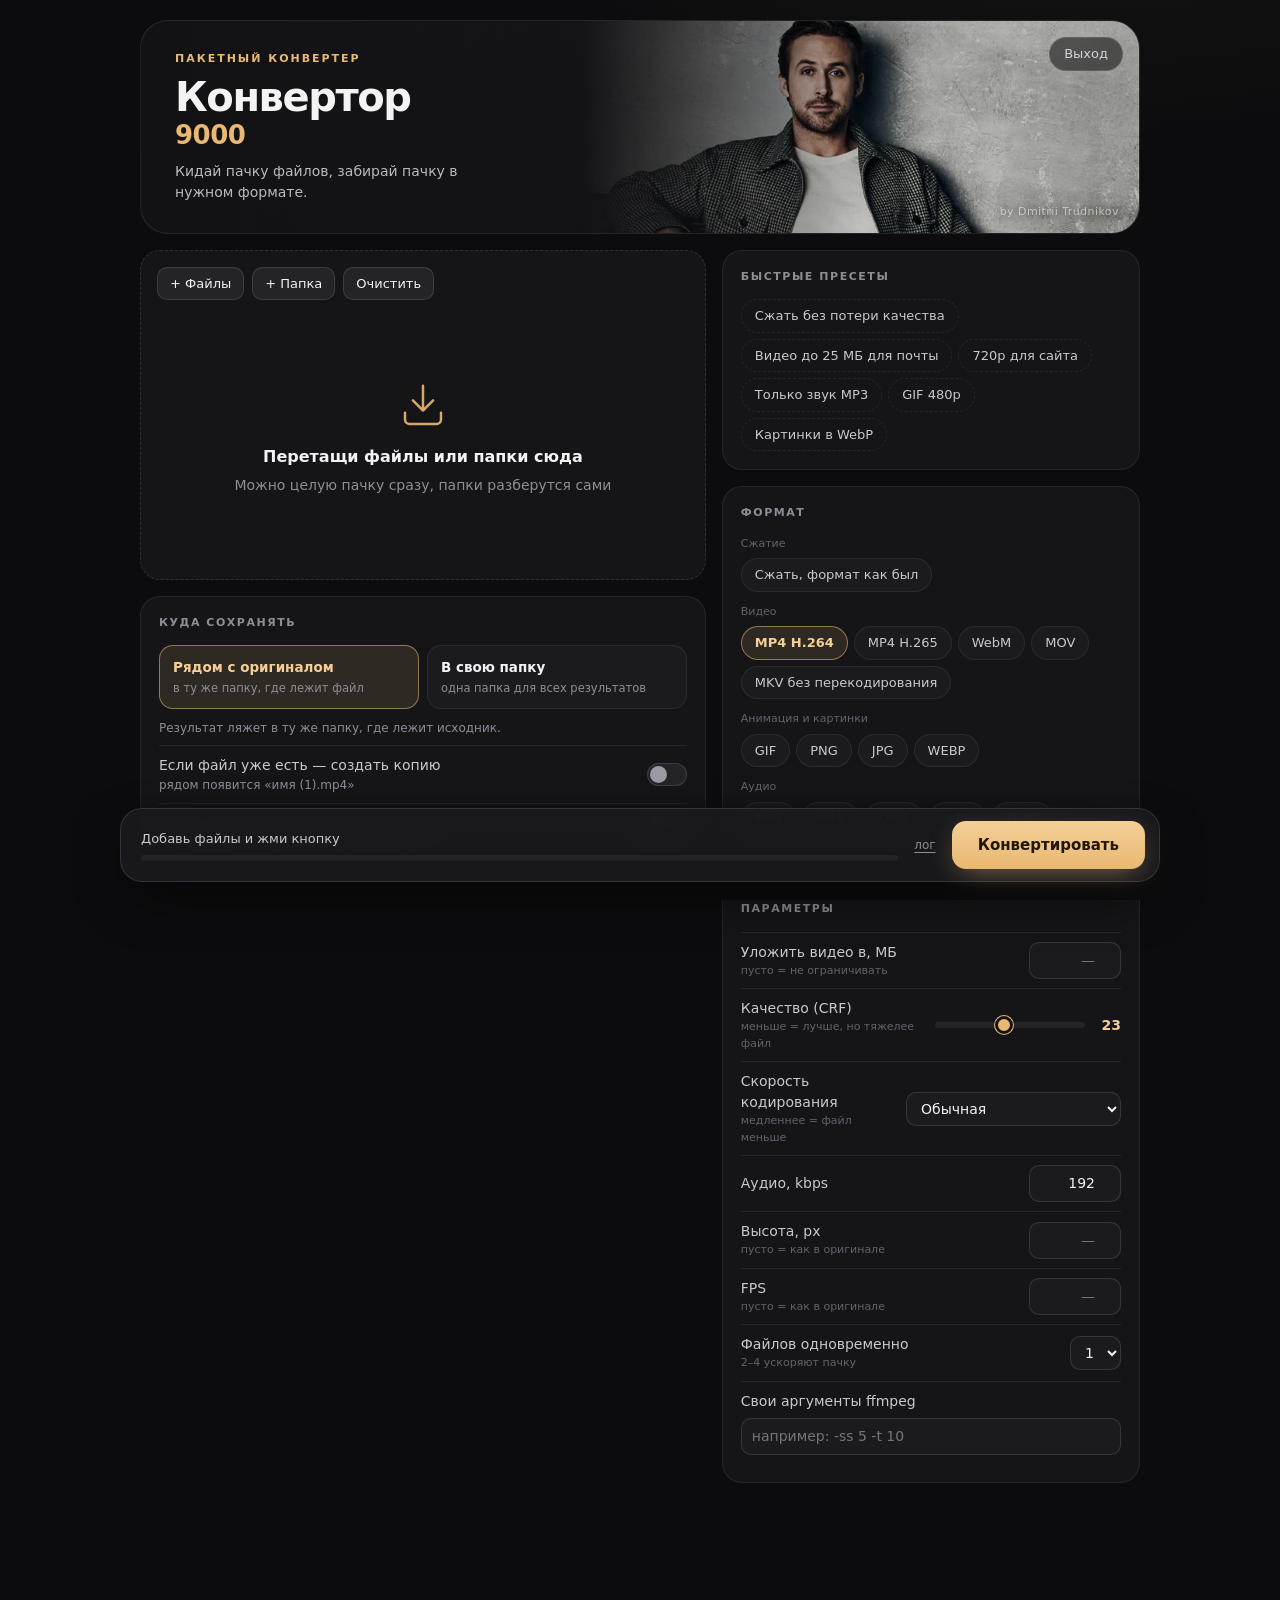
==== commit b7c600a5: "Сжатие: режим «Сжать, формат как был» и «Уложить видео в N МБ» - «Сжать»: видео → MP4 (H.265 или H.2" ====
--- a/index.html
+++ b/index.html
@@ -339,15 +339,28 @@
       <section class="card">
         <h2>Формат</h2>
         <div id="fmtGroups"></div>
+        <div class="note" data-k="small" style="margin-top:12px">Видео станет MP4, картинки и звук останутся в своём формате (WAV и FLAC — в MP3).
+          Если сжатый файл выйдет не меньше оригинала, его не будет — оригинал остаётся как есть.</div>
       </section>
 
       <section class="card">
         <h2>Параметры</h2>
-        <div class="field" data-k="video">
-          <div><span class="lb">Качество (CRF)</span><span class="hint">меньше = лучше, но тяжелее файл</span></div>
+        <div class="field" data-k="small">
+          <div><span class="lb">Кодек видео</span><span class="hint">H.264 открывается вообще везде</span></div>
+          <select id="codec">
+            <option value="h265" selected>H.265 — меньше</option>
+            <option value="h264">H.264 — совместимее</option>
+          </select>
+        </div>
+        <div class="field" data-k="video small">
+          <div><span class="lb">Уложить видео в, МБ</span><span class="hint">пусто = не ограничивать</span></div>
+          <input type="number" id="target" min="1" step="any" placeholder="—">
+        </div>
+        <div class="field" data-k="video small">
+          <div><span class="lb">Качество (CRF)</span><span class="hint" id="crfHint">меньше = лучше, но тяжелее файл</span></div>
           <div class="rng"><input type="range" id="crf" min="0" max="51" value="23"><output id="crfVal">23</output></div>
         </div>
-        <div class="field" data-k="video" data-f="x26">
+        <div class="field" data-k="video small" data-f="x26">
           <div><span class="lb">Скорость кодирования</span><span class="hint">медленнее = файл меньше</span></div>
           <select id="speed">
             <option value="ultrafast">Максимально быстро</option>
@@ -357,15 +370,15 @@
             <option value="slow">Медленно, компактнее</option>
           </select>
         </div>
-        <div class="field" data-k="video audio">
+        <div class="field" data-k="video audio small">
           <span class="lb">Аудио, kbps</span>
           <input type="number" id="abr" min="32" max="512" step="32" value="192">
         </div>
-        <div class="field" data-k="video gif image">
+        <div class="field" data-k="video gif image small">
           <div><span class="lb">Высота, px</span><span class="hint">пусто = как в оригинале</span></div>
           <input type="number" id="height" min="16" placeholder="—">
         </div>
-        <div class="field" data-k="video gif">
+        <div class="field" data-k="video gif small">
           <div><span class="lb">FPS</span><span class="hint">пусто = как в оригинале</span></div>
           <input type="number" id="fps" min="1" placeholder="—">
         </div>
@@ -436,14 +449,16 @@
 const NATIVE_DROP = NATIVE && typeof window.chrome.webview.postMessageWithAdditionalObjects === 'function';
 if (NATIVE) document.documentElement.classList.add('native');
 const FORMATS = {
+  small:{n:'Сжать, формат как был',k:'small'},
   mp4:{n:'MP4 H.264',k:'video'}, mp4h265:{n:'MP4 H.265',k:'video'}, webm:{n:'WebM',k:'video'},
   mov:{n:'MOV',k:'video'}, mkv:{n:'MKV без перекодирования',k:'copy'},
   gif:{n:'GIF',k:'gif'}, png:{n:'PNG',k:'image'}, jpg:{n:'JPG',k:'image'}, webp:{n:'WEBP',k:'image'},
   mp3:{n:'MP3',k:'audio'}, m4a:{n:'M4A',k:'audio'}, ogg:{n:'OGG',k:'audio'}, wav:{n:'WAV',k:'audio'}, flac:{n:'FLAC',k:'audio'}
 };
-const GROUPS = [['Видео',['mp4','mp4h265','webm','mov','mkv']],['Анимация и картинки',['gif','png','jpg','webp']],['Аудио',['mp3','m4a','ogg','wav','flac']]];
+const GROUPS = [['Сжатие',['small']],['Видео',['mp4','mp4h265','webm','mov','mkv']],['Анимация и картинки',['gif','png','jpg','webp']],['Аудио',['mp3','m4a','ogg','wav','flac']]];
 const PRESETS = [
-  {n:'Сжать видео', s:{format:'mp4', crf:28, speed:'fast', height:''}},
+  {n:'Сжать без потери качества', s:{format:'small', codec:'h265', crf:26, speed:'medium', height:'', fps:''}},
+  {n:'Видео до 25 МБ для почты', s:{format:'small', codec:'h264', crf:23, speed:'medium', target:25, height:'', fps:''}},
   {n:'720p для сайта', s:{format:'mp4', crf:25, speed:'medium', height:'720'}},
   {n:'Только звук MP3', s:{format:'mp3', abr:192}},
   {n:'GIF 480p', s:{format:'gif', height:'480', fps:'15'}},
@@ -474,7 +489,7 @@
 }
 
 // ---------- настройки ----------
-const FIELDS = ['crf','speed','abr','height','fps','jobs','extra','outDir'];
+const FIELDS = ['crf','speed','abr','height','fps','jobs','extra','outDir','codec','target'];
 const CHECKS = ['overwrite', 'copyDup'];
 let outMode = 'same';   // 'same' = рядом с оригиналом, 'folder' = своя папка
 let dropOut = '';       // куда класть перетащенные файлы в режиме «рядом с оригиналом»
@@ -513,11 +528,13 @@
   const k = FORMATS[fmt].k;
   document.querySelectorAll('[data-k]').forEach(el => {
     let show = el.dataset.k.split(' ').includes(k);
-    if (show && el.dataset.f === 'x26') show = ['mp4','mp4h265','mov','webm'].includes(fmt);
+    if (show && el.dataset.f === 'x26') show = ['mp4','mp4h265','mov','webm','small'].includes(fmt);
     el.classList.toggle('hide', !show);
   });
   document.querySelectorAll('#fmtGroups .chip').forEach(c => c.classList.toggle('on', c.dataset.f === fmt));
   $('crfVal').textContent = $('crf').value;
+  $('crfHint').textContent = +$('target').value > 0 ? 'если видео и так влезает в размер'
+    : k === 'small' ? (($('codec').value === 'h264' ? '20–23' : '24–28') + ' — разницы на глаз не видно') : 'меньше = лучше, но тяжелее файл';
 }
 function buildFormats() {
   $('fmtGroups').innerHTML = GROUPS.map(([t, ids]) =>
@@ -533,11 +550,8 @@
   const c = e.target.closest('.chip'); if (!c) return;
   const s = PRESETS[+c.dataset.p].s;
   fmt = s.format;
-  if (s.crf !== undefined) $('crf').value = s.crf;
-  if (s.speed !== undefined) $('speed').value = s.speed;
-  if (s.abr !== undefined) $('abr').value = s.abr;
-  if (s.height !== undefined) $('height').value = s.height;
-  if (s.fps !== undefined) $('fps').value = s.fps;
+  $('target').value = '';   // размер — только у пресета, где он задан
+  Object.keys(s).forEach(k => { if (k !== 'format') $(k).value = s[k]; });
   applyKind(); save();
 });
 buildFormats(); load(); applyKind(); renderOut();
@@ -563,7 +577,7 @@
 const res = {};   // последний результат по каждому файлу (путь -> состояние с сервера)
 let lastIdx = null;
 function render() {
-  const labels = {pending:'ожидает', ok:'готово', error:'ошибка', skipped:'пропущен', canceled:'остановлен'};
+  const labels = {pending:'ожидает', ok:'готово', error:'ошибка', skipped:'пропущен', kept:'как есть', canceled:'остановлен'};
   $('empty').classList.toggle('hide', files.length > 0);
   $('list').classList.toggle('hide', files.length === 0);
   $('listbar').classList.toggle('hide', files.length === 0);
@@ -581,10 +595,11 @@
           const d = Math.round((1 - s.dstSize / s.srcSize) * 100);
           sub = fmtSize(s.srcSize) + ' → ' + fmtSize(s.dstSize) + ' · сохранено в ' + esc(dirOf(s.dst));
           status = d >= 0 ? `−${d}%` : `+${-d}%`;
+          if (s.msg) sub = esc(s.msg) + ' · ' + sub;
         }
         if (s.status === 'skipped') sub = 'уже есть: ' + esc(base(s.dst)) + ' — пропущен';
         else if (s.status === 'error') sub = esc(s.hint || s.msg);
-        else if (s.msg) sub = esc(s.msg);
+        else if (s.msg && s.status !== 'ok') sub = esc(s.msg);
       }
     }
     const dis = snap.running || it.uploading;
@@ -727,7 +742,8 @@
     height: $('height').value, fps: $('fps').value, extra: $('extra').value,
     outDir: outMode === 'folder' ? $('outDir').value.trim() : '', dropOut,
     sameDir: outMode === 'same', overwrite: $('overwrite').checked, copy: $('copyDup').checked,
-    jobs: +$('jobs').value || 1
+    jobs: +$('jobs').value || 1,
+    codec: $('codec').value, targetMB: +$('target').value > 0 ? +$('target').value : 0
   };
 }
 // startBatch: запуск пачки; base — настройки (по умолчанию текущие), over — разовые поправки (копия/перезапись)
@@ -842,11 +858,17 @@
     toast({id: 'done', type: 'info', title: 'Остановлено', text: `Готово ${ok.length} из ${fl.length}. Недоделанные файлы удалены.`, ttl: 8000});
     return;
   }
-  if (!ok.length) return; // про пропуски и ошибки уже сказали
+  const kept = fl.filter(f => f.status === 'kept');
+  const keptText = kept.length ? `Оставил как есть: ${plural(kept.length, 'файл', 'файла', 'файлов')} — меньше не получилось или и так влезали.` : '';
+  if (!ok.length) { // про пропуски и ошибки уже сказали
+    if (kept.length) toast({id: 'done', type: 'info', title: 'Сжимать нечего', text: esc(keptText), list: nameList(kept, f => `${esc(f.name)} — ${esc(f.msg)}`), ttl: 12000});
+    return;
+  }
   const src = ok.reduce((a, f) => a + (f.srcSize || 0), 0), dst = ok.reduce((a, f) => a + (f.dstSize || 0), 0);
   const d = src && dst ? Math.round((1 - dst / src) * 100) : null;
   toast({id: 'done', type: 'ok', title: `Готово: ${plural(ok.length, 'файл', 'файла', 'файлов')}`,
-    text: src && dst ? `${fmtSize(src)} → ${fmtSize(dst)}` + (d !== null ? (d >= 0 ? ` (меньше на ${d}%)` : ` (больше на ${-d}%)`) : '') : '',
+    text: (src && dst ? `${fmtSize(src)} → ${fmtSize(dst)}` + (d !== null ? (d >= 0 ? ` (меньше на ${d}%)` : ` (больше на ${-d}%)`) : '') : '') +
+      (keptText ? (src && dst ? '<br>' : '') + esc(keptText) : ''),
     actions: [{t: 'Открыть папку', primary: true, fn: async () => { const r = await api('open-output'); if (r.error) say('warn', 'Папка', r.error); }}],
     ttl: 12000});
 }
@@ -886,11 +908,12 @@
   $('pvMeta').innerHTML = m.map(([k, v]) => `<div>${k}<b>${v}</b></div>`).join('');
 }
 function outLine() {
-  const F = FORMATS[fmt], k = F.k, h = $('height').value, fps = $('fps').value, bits = [];
-  if (k === 'video') bits.push('качество CRF ' + $('crf').value);
-  if (['video', 'gif', 'image'].includes(k)) bits.push(h ? 'высота ' + h + ' px' : 'размер как в оригинале');
-  if (['video', 'gif'].includes(k) && fps) bits.push(fps + ' fps');
-  if (['video', 'audio'].includes(k)) bits.push('звук ' + $('abr').value + ' kbps');
+  const F = FORMATS[fmt], k = F.k, h = $('height').value, fps = $('fps').value, t = +$('target').value, bits = [];
+  if (k === 'small') bits.push('видео → MP4 ' + ($('codec').value === 'h264' ? 'H.264' : 'H.265'));
+  if (['video', 'small'].includes(k)) bits.push(t > 0 ? 'видео не больше ' + esc($('target').value) + ' МБ' : 'качество CRF ' + $('crf').value);
+  if (['video', 'gif', 'image', 'small'].includes(k)) bits.push(h ? 'высота ' + h + ' px' : 'размер как в оригинале');
+  if (['video', 'gif', 'small'].includes(k) && fps) bits.push(fps + ' fps');
+  if (['video', 'audio', 'small'].includes(k)) bits.push('звук ' + $('abr').value + ' kbps');
   return `Получится: <b>${esc(F.n)}</b>` + (bits.length ? ' · ' + bits.join(' · ') : '');
 }
 $('pvClose').onclick = () => { prevPath = ''; $('prev').classList.add('hide'); };
@@ -1099,7 +1122,7 @@
     appBanner(s); ffBanner(s); renderSetup(s); renderInstallBtn(s);
     renderOut();
     const fl = s.files || [];
-    const done = fl.filter(f => ['ok','error','skipped','canceled'].includes(f.status)).length;
+    const done = fl.filter(f => ['ok','error','skipped','kept','canceled'].includes(f.status)).length;
     const part = fl.filter(f => f.status === 'running').reduce((a, f) => a + (f.pct || 0) / 100, 0);
     $('total').style.width = fl.length ? ((done + part) / fl.length * 100) + '%' : '0';
     $('summary').textContent = s.running ? `Идёт: ${done} из ${fl.length}` : (s.summary || (pending ? 'Копирую файлы…' : 'Добавь файлы и жми кнопку'));
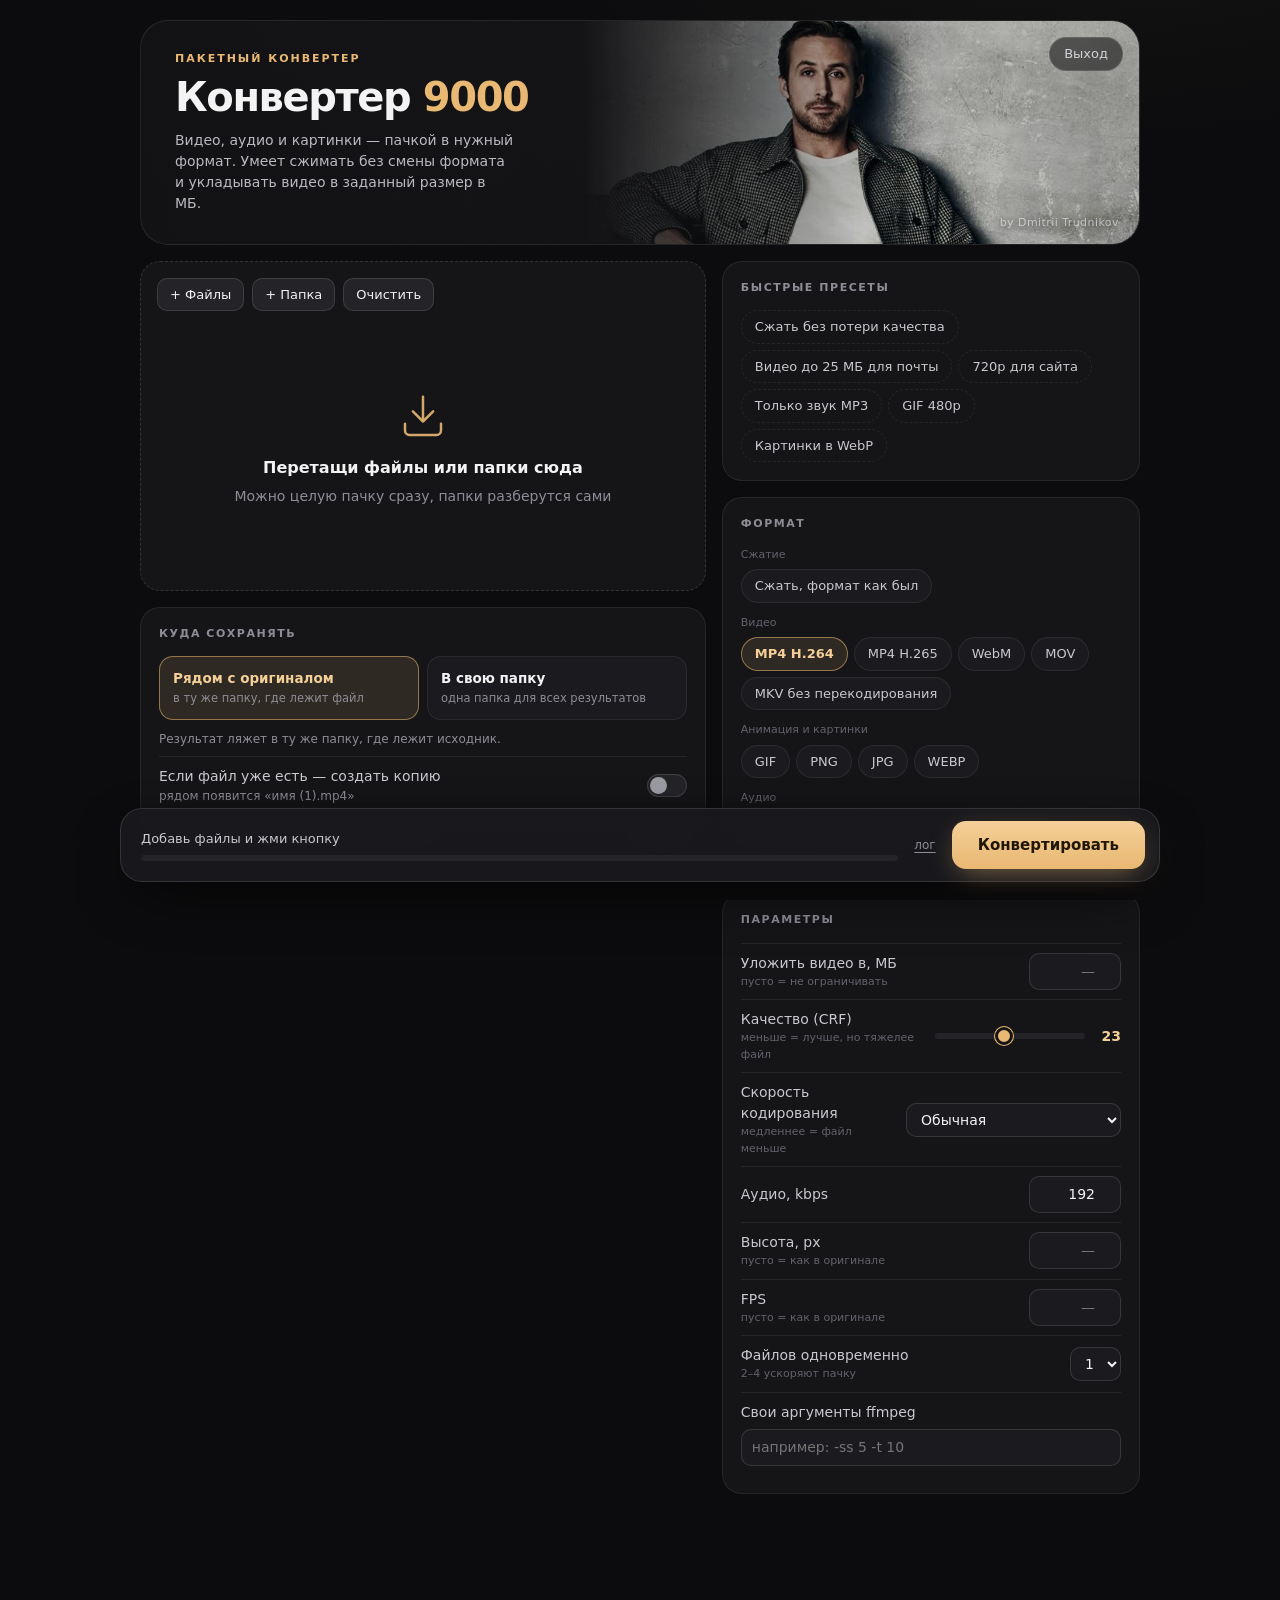
==== commit c1b74408: "Переименование в «Конвертер 9000», шапка в одну строку Новое описание возможностей в шапке. Ярлыки с" ====
--- a/index.html
+++ b/index.html
@@ -5,7 +5,7 @@
 <meta name="viewport" content="width=device-width, initial-scale=1">
 <meta name="color-scheme" content="dark">
 <link rel="icon" href="/favicon.png">
-<title>Конвертор 9000</title>
+<title>Конвертер 9000</title>
 <style>
   :root{
     --bg:#0c0c0e; --s1:#151518; --s2:#1b1b1f; --s3:#232328;
@@ -34,8 +34,8 @@
   .hero::after{content:"";position:absolute;inset:0;background:linear-gradient(90deg,rgba(12,12,14,.55),transparent 60%);pointer-events:none}
   .hero-text{position:relative;z-index:2;max-width:55%}
   .eyebrow{font-size:11px;letter-spacing:.18em;text-transform:uppercase;color:var(--acc);margin-bottom:8px;font-weight:600}
-  h1{margin:0;font-size:40px;line-height:1.05;font-weight:800;letter-spacing:-.035em}
-  h1 span{display:block;font-size:26px;font-weight:700;letter-spacing:-.02em;color:var(--acc);margin-top:4px}
+  h1{margin:0;font-size:40px;line-height:1.05;font-weight:800;letter-spacing:-.035em;white-space:nowrap}
+  h1 span{color:var(--acc)}
   .hero p{margin:12px 0 0;color:#b9b9c0;max-width:340px}
   .hero-top{position:absolute;top:16px;right:16px;z-index:3;display:flex;gap:8px}
   .exit,.instb{background:rgba(12,12,14,.55);backdrop-filter:blur(10px);
@@ -242,7 +242,7 @@
   @media (max-width:860px){
     .main{grid-template-columns:1fr}
     .hero-text{max-width:100%} .hero-img{width:80%;opacity:.55}
-    h1{font-size:32px} h1 span{font-size:21px}
+    h1{font-size:32px}
     .dock-in{flex-wrap:wrap}
   }
 </style>
@@ -253,8 +253,8 @@
   <header class="hero">
     <div class="hero-text">
       <div class="eyebrow">пакетный конвертер</div>
-      <h1>Конвертор<span>9000</span></h1>
-      <p>Кидай пачку файлов, забирай пачку в нужном формате.</p>
+      <h1>Конвертер <span>9000</span></h1>
+      <p>Видео, аудио и картинки — пачкой в нужный формат. Умеет сжимать без смены формата и укладывать видео в заданный размер в МБ.</p>
     </div>
     <img class="hero-img" src="/hero.jpg" alt="">
     <div class="hero-top">
@@ -428,7 +428,7 @@
   <div class="mcard">
     <div class="eyebrow" id="stEyebrow">установка</div>
     <h3 id="stTitle">Установить на компьютер?</h3>
-    <p id="stSub">Конвертор появится в меню «Пуск» и в «Установленных приложениях», а при запуске сам проверит, не вышел ли новый ffmpeg.</p>
+    <p id="stSub">Конвертер появится в меню «Пуск» и в «Установленных приложениях», а при запуске сам проверит, не вышел ли новый ffmpeg.</p>
     <div id="stOpts">
       <label class="sw" id="stDeskRow"><span>Ярлык на рабочем столе</span><input type="checkbox" id="stDesk" checked><i></i></label>
       <label class="sw" id="stFFRow"><span id="stFFText">ffmpeg: проверяю свежую версию…</span><input type="checkbox" id="stFF"><i></i></label>
@@ -981,9 +981,9 @@
     return;
   }
   $('stEyebrow').textContent = up ? 'обновление' : 'установка';
-  $('stTitle').textContent = up ? `Обновить Конвертор ${inst.version} → ${app.version}?` : 'Установить на компьютер?';
+  $('stTitle').textContent = up ? `Обновить Конвертер ${inst.version} → ${app.version}?` : 'Установить на компьютер?';
   $('stSub').textContent = up ? 'Заменим установленную программу этой версией. Ярлыки и настройки останутся.'
-    : 'Конвертор появится в меню «Пуск» и в «Установленных приложениях», а при запуске сам проверит, не вышла ли новая версия Конвертора или ffmpeg.';
+    : 'Конвертер появится в меню «Пуск» и в «Установленных приложениях», а при запуске сам проверит, не вышла ли новая версия Конвертера или ffmpeg.';
   if (!setupBusy) $('stGo').textContent = up ? 'Обновить' : 'Установить';
   $('stLater').textContent = up ? 'Не сейчас' : 'Без установки';
   const row = ffSetupRow(s), cb = $('stFF');
@@ -1043,7 +1043,7 @@
   if (btn) $('ffDl').textContent = btn;
   $('ffNote').textContent = note;
 }
-// ---------- плашка новой версии Конвертора ----------
+// ---------- плашка новой версии Конвертера ----------
 let appDismissed = false;
 function appBanner(s) {
   const u = s.appUpd || {}, run = !!s.running;
@@ -1067,11 +1067,11 @@
   $('appGo').title = run ? 'Сначала дождись конца конвертации' : '';
   $('appProg').firstElementChild.style.width = (u.pct || 0) + '%';
   let text = '';
-  if (mode === 'upd') text = `<b>Вышел Конвертор ${esc(u.latest)}.</b> У тебя ${esc((s.app || {}).version || '')}. Обновить? Программа перезапустится сама.` +
+  if (mode === 'upd') text = `<b>Вышел Конвертер ${esc(u.latest)}.</b> У тебя ${esc((s.app || {}).version || '')}. Обновить? Программа перезапустится сама.` +
     (run ? ' Можно будет после конца конвертации.' : '');
-  else if (mode === 'dl') text = `<b>Скачиваю Конвертор ${esc(u.latest)}…</b> ${Math.round(u.pct || 0)}%`;
-  else if (mode === 'err') text = '<b>Не удалось обновить Конвертор:</b> ' + esc(u.err) + '. Старая версия работает как раньше.';
-  else text = `<b>Конвертор обновлён до ${esc(u.latest)} ✓</b> Перезапускаю…`;
+  else if (mode === 'dl') text = `<b>Скачиваю Конвертер ${esc(u.latest)}…</b> ${Math.round(u.pct || 0)}%`;
+  else if (mode === 'err') text = '<b>Не удалось обновить Конвертер:</b> ' + esc(u.err) + '. Старая версия работает как раньше.';
+  else text = `<b>Конвертер обновлён до ${esc(u.latest)} ✓</b> Перезапускаю…`;
   $('appText').innerHTML = text;
   if (mode === 'upd') $('appNotes').textContent = u.notes;
 }
@@ -1126,7 +1126,7 @@
     const part = fl.filter(f => f.status === 'running').reduce((a, f) => a + (f.pct || 0) / 100, 0);
     $('total').style.width = fl.length ? ((done + part) / fl.length * 100) + '%' : '0';
     $('summary').textContent = s.running ? `Идёт: ${done} из ${fl.length}` : (s.summary || (pending ? 'Копирую файлы…' : 'Добавь файлы и жми кнопку'));
-    document.title = s.running ? `${done}/${fl.length} · Конвертор 9000` : 'Конвертор 9000';
+    document.title = s.running ? `${done}/${fl.length} · Конвертер 9000` : 'Конвертер 9000';
     batchEvents(s);
     if (prevRunning && !s.running) { beep(); batchDone(s); }
     if (s.app && $('appVer').textContent === '') $('appVer').textContent = 'v' + s.app.version + ' · ';
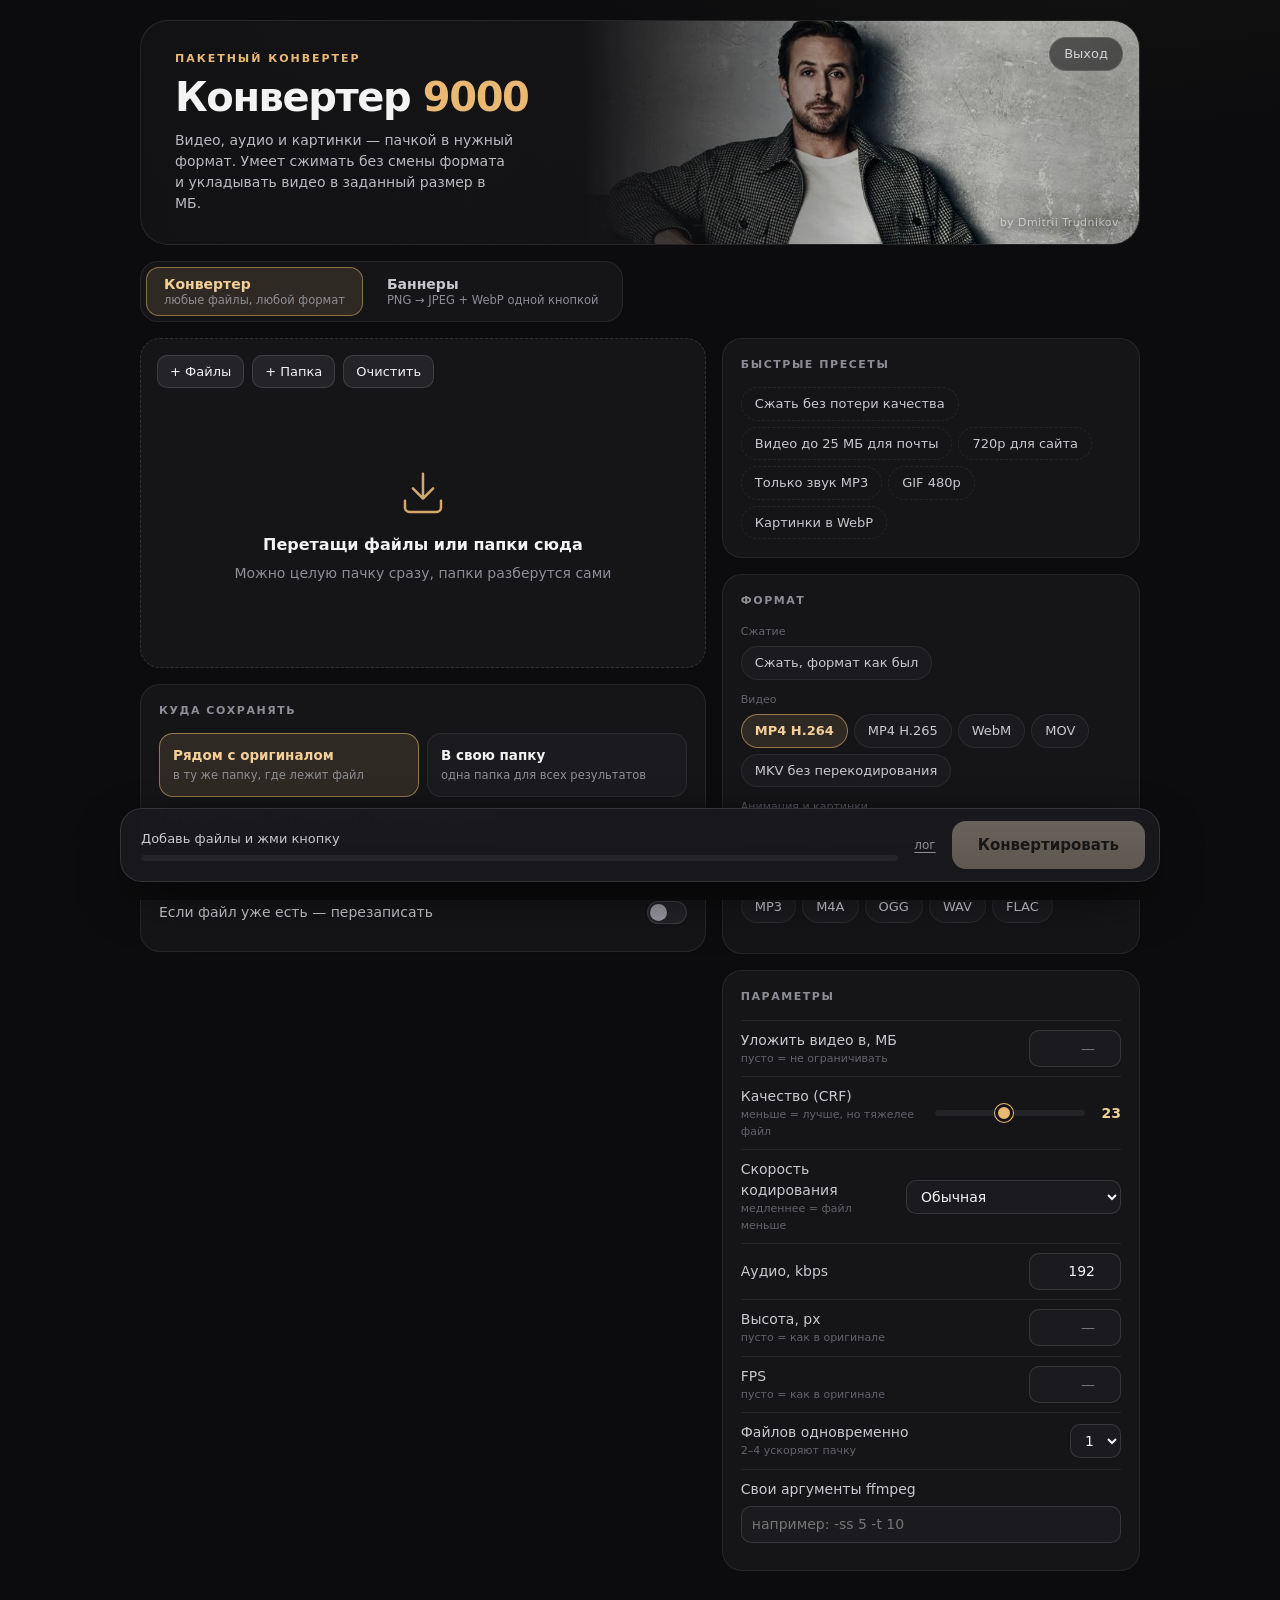
==== commit 644cfa20: "Вкладка «Баннеры»: PNG → JPEG + WebP одной кнопкой PNG больше 500 КБ уменьшаются до размера из имени" ====
--- a/index.html
+++ b/index.html
@@ -239,7 +239,26 @@
   .log{white-space:pre-wrap;font:12px/1.55 Consolas,"Cascadia Mono",monospace;color:#b2b2ba;max-height:180px;overflow:auto;background:var(--s2);
     border:1px solid var(--line);border-radius:12px;padding:10px 12px;margin-top:12px}
 
+  /* ----- вкладки ----- */
+  .tabs{display:flex;gap:6px;margin-top:16px;padding:5px;background:var(--s1);border:1px solid var(--line);border-radius:18px;width:max-content;max-width:100%}
+  .tab{background:none;border:0;border-radius:13px;padding:8px 18px;display:flex;flex-direction:column;align-items:flex-start;line-height:1.3;
+    color:#c8c8ce;font-weight:600;transition:.12s}
+  .tab span{font-size:11.5px;color:var(--dim);font-weight:400}
+  .tab:hover{background:var(--s2)}
+  .tab.on{background:var(--accbg);color:var(--acc2);box-shadow:inset 0 0 0 1px rgba(233,184,114,.5)}
+  .need{display:grid;grid-template-columns:1fr 1fr;gap:6px}
+  .need div{display:flex;justify-content:space-between;gap:8px;padding:6px 10px;border-radius:10px;background:var(--s2);font-size:13px;
+    color:var(--dim);border:1px solid transparent}
+  .need div.got{color:var(--tx);border-color:rgba(111,212,154,.25)}
+  .need div i{font-style:normal;color:var(--dim2)}
+  .need div.got i{color:var(--ok)}
+  .dirrow{margin-top:4px}
+  .dirrow+.lb{margin-top:12px}
+  .tag{display:inline-block;font-size:10.5px;padding:1px 7px;border-radius:99px;background:var(--accbg);color:var(--acc2);margin-left:6px;vertical-align:1px}
+  .tag.big{background:rgba(255,107,112,.1);color:#ff9a9d}
+
   @media (max-width:860px){
+    .tabs{width:auto} .tab{flex:1}
     .main{grid-template-columns:1fr}
     .hero-text{max-width:100%} .hero-img{width:80%;opacity:.55}
     h1{font-size:32px}
@@ -286,7 +305,56 @@
     <div class="bar hide" id="ffProg" style="margin-top:12px"><i></i></div>
   </div>
 
-  <div class="main">
+  <nav class="tabs" id="tabs">
+    <button class="tab on" data-t="conv">Конвертер<span>любые файлы, любой формат</span></button>
+    <button class="tab" data-t="banner">Баннеры<span>PNG → JPEG + WebP одной кнопкой</span></button>
+  </nav>
+
+  <!-- вкладка «Баннеры» -->
+  <div class="main hide" id="bannerView">
+    <section class="drop" id="bDrop">
+      <div class="drop-head">
+        <button class="btn sm" id="bAddFiles">+ Файлы</button>
+        <button class="btn sm" id="bAddFolder">+ Папка</button>
+        <button class="btn sm" id="bClear">Очистить</button>
+        <span class="cnt" id="bCnt"></span>
+      </div>
+      <div class="empty" id="bEmpty">
+        <svg viewBox="0 0 48 48" fill="none" stroke="currentColor" stroke-width="2.2" stroke-linecap="round" stroke-linejoin="round">
+          <path d="M24 6v22M15 19l9 9 9-9"/><path d="M8 30v6a4 4 0 0 0 4 4h24a4 4 0 0 0 4-4v-6"/>
+        </svg>
+        <b>Перетащи сюда PNG или папку с ними</b>
+        <span>Берутся только PNG, из папки — вместе с подпапками</span>
+      </div>
+      <div class="list" id="bList"></div>
+    </section>
+
+    <div>
+      <section class="card">
+        <h2>Нужные файлы <span id="bFound" style="letter-spacing:0;text-transform:none;font-size:12px"></span></h2>
+        <div class="need" id="bNeed"></div>
+        <div class="note">Эти PNG станут JPEG и WebP. PNG больше 500 КБ (все, не только из списка) уменьшатся до размера из имени
+          и <b style="word-break:normal">перезапишутся на месте</b>; если всё равно больше — станут 256-цветными.</div>
+      </section>
+
+      <section class="card">
+        <h2>Куда сохранять</h2>
+        <span class="lb">JPEG</span>
+        <div class="rowf dirrow">
+          <input type="text" id="jpgDir" placeholder="Папка не выбрана">
+          <button class="btn" data-pick="jpgDir">Выбрать</button>
+        </div>
+        <span class="lb" style="display:block">WebP</span>
+        <div class="rowf dirrow">
+          <input type="text" id="webpDir" placeholder="Папка не выбрана">
+          <button class="btn" data-pick="webpDir">Выбрать</button>
+        </div>
+        <div class="note">Файлы с тем же именем в этих папках перезапишутся. Папки запоминаются.</div>
+      </section>
+    </div>
+  </div>
+
+  <div class="main" id="convView">
     <!-- левая колонка: файлы и папка сохранения -->
     <div>
     <section class="drop" id="drop">
@@ -409,6 +477,7 @@
     <button class="btn sm hide" id="openOut">Открыть папку</button>
     <button class="btn danger hide" id="stop">Стоп</button>
     <button class="btn primary" id="start">Конвертировать</button>
+    <button class="btn primary hide" id="bStart">Кодировать</button>
   </div>
 </div>
 
@@ -489,13 +558,14 @@
 }
 
 // ---------- настройки ----------
-const FIELDS = ['crf','speed','abr','height','fps','jobs','extra','outDir','codec','target'];
+const FIELDS = ['crf','speed','abr','height','fps','jobs','extra','outDir','codec','target','jpgDir','webpDir'];
 const CHECKS = ['overwrite', 'copyDup'];
+let tab = 'conv';        // вкладка: 'conv' — конвертер, 'banner' — баннеры
 let outMode = 'same';   // 'same' = рядом с оригиналом, 'folder' = своя папка
 let dropOut = '';       // куда класть перетащенные файлы в режиме «рядом с оригиналом»
 function save() {
   try {
-    const o = {fmt, outMode, dropOut};
+    const o = {fmt, outMode, dropOut, tab};
     FIELDS.forEach(k => o[k] = $(k).value); CHECKS.forEach(k => o[k] = $(k).checked);
     localStorage.setItem('konv9000', JSON.stringify(o));
   } catch (e) {}
@@ -505,6 +575,7 @@
     const o = JSON.parse(localStorage.getItem('konv9000') || '{}');
     if (o.fmt && FORMATS[o.fmt]) fmt = o.fmt;
     if (o.outMode === 'folder' || o.outMode === 'same') outMode = o.outMode;
+    if (o.tab === 'banner' || o.tab === 'conv') tab = o.tab;
     if (typeof o.dropOut === 'string') dropOut = o.dropOut;
     FIELDS.forEach(k => { if (o[k] !== undefined) $(k).value = o[k]; });
     CHECKS.forEach(k => { if (o[k] !== undefined) $(k).checked = o[k]; });
@@ -677,17 +748,21 @@
 
 // ---------- перетаскивание ----------
 let dragDepth = 0;
-const dropEl = $('drop');
+const dropEl = () => $(tab === 'banner' ? 'bDrop' : 'drop');
 const hasFiles = e => e.dataTransfer && [...e.dataTransfer.types].includes('Files');
-window.addEventListener('dragenter', e => { if (!hasFiles(e)) return; e.preventDefault(); dragDepth++; dropEl.classList.add('over'); });
+window.addEventListener('dragenter', e => { if (!hasFiles(e)) return; e.preventDefault(); dragDepth++; dropEl().classList.add('over'); });
 window.addEventListener('dragover', e => { if (!hasFiles(e)) return; e.preventDefault(); e.dataTransfer.dropEffect = 'copy'; });
-window.addEventListener('dragleave', e => { if (!hasFiles(e)) return; dragDepth = Math.max(0, dragDepth - 1); if (!dragDepth) dropEl.classList.remove('over'); });
+window.addEventListener('dragleave', e => { if (!hasFiles(e)) return; dragDepth = Math.max(0, dragDepth - 1); if (!dragDepth) dropEl().classList.remove('over'); });
 window.addEventListener('drop', e => {
   if (!hasFiles(e)) return;
-  e.preventDefault(); dragDepth = 0; dropEl.classList.remove('over');
+  e.preventDefault(); dragDepth = 0; dropEl().classList.remove('over');
   if (snap.running) return;
   if (NATIVE_DROP) {
     try { window.chrome.webview.postMessageWithAdditionalObjects('konv:drop', e.dataTransfer.files); return; } catch (err) {}
+  }
+  if (tab === 'banner') {   // браузер даёт только копии, а пережатые PNG надо записать на место
+    say('warn', 'Перетаскивание не подойдёт', 'В браузере перетащенные файлы приходят копиями, и PNG не перезапишутся. Нажми «+ Файлы» или «+ Папка».');
+    return;
   }
   // entries нужно получить синхронно, пока dataTransfer жив
   const entries = [];
@@ -697,7 +772,7 @@
   }
   collect(entries).then(list => enqueueUpload(list));
 });
-window.__konvDrop = list => addInfos(list);
+window.__konvDrop = list => tab === 'banner' ? bAdd(list) : addInfos(list);
 function readAll(reader) {
   return new Promise(res => {
     const out = [];
@@ -882,7 +957,7 @@
   prevPath = it.path;
   $('pvName').textContent = it.name;
   $('pvBig').innerHTML = `<img src="${thumbUrl(it.path, .1, 160)}" alt="">`;
-  $('pvStrip').innerHTML = ''; $('pvMeta').innerHTML = '<div>Читаю файл…</div>'; $('pvOut').innerHTML = outLine();
+  $('pvStrip').innerHTML = ''; $('pvMeta').innerHTML = '<div>Читаю файл…</div>'; $('pvOut').innerHTML = outLine(); $('pvOut').classList.toggle('hide', tab !== 'conv');
   $('prev').classList.remove('hide');
   $('pvClose').focus();
   const mi = await api('info', {path: it.path});
@@ -1092,9 +1167,12 @@
   const noFF = !snap.ffmpeg;
   $('start').disabled = snap.running || noFF || pending > 0 || !!(snap.dl && snap.dl.active);
   $('stop').classList.toggle('hide', !snap.running);
-  $('start').classList.toggle('hide', snap.running);
   $('addFiles').disabled = $('addFolder').disabled = $('clearBtn').disabled = snap.running;
-  const anyOk = (snap.files || []).some(f => f.status === 'ok');
+  $('bAddFiles').disabled = $('bAddFolder').disabled = $('bClear').disabled = snap.running;
+  $('bStart').disabled = $('start').disabled;
+  $('start').classList.toggle('hide', snap.running || tab !== 'conv');
+  $('bStart').classList.toggle('hide', snap.running || tab !== 'banner');
+  const anyOk = (snap.files || []).some(f => f.status === 'ok' && f.dst);
   $('openOut').classList.toggle('hide', snap.running || !anyOk);
 }
 function beep() {
@@ -1113,7 +1191,8 @@
   const s = await api('state');
   if (!s.error) {
     snap = s;
-    (s.files || []).forEach(f => { res[f.path] = f; });
+    const conv = s.batch !== 'banner';
+    (s.files || []).forEach(f => { (conv ? res : bres)[f.path] = f; });
     const dl = s.dl || {}, inst = (s.app || {}).install || {};
     if (ffWasActive && !dl.active && !dl.err && s.ffmpeg && hadFF) ffDoneUntil = Date.now() + 8000;
     if (!dl.active) hadFF = !!s.ffmpeg;
@@ -1127,18 +1206,117 @@
     $('total').style.width = fl.length ? ((done + part) / fl.length * 100) + '%' : '0';
     $('summary').textContent = s.running ? `Идёт: ${done} из ${fl.length}` : (s.summary || (pending ? 'Копирую файлы…' : 'Добавь файлы и жми кнопку'));
     document.title = s.running ? `${done}/${fl.length} · Конвертер 9000` : 'Конвертер 9000';
-    batchEvents(s);
-    if (prevRunning && !s.running) { beep(); batchDone(s); }
+    if (conv) batchEvents(s);
+    if (prevRunning && !s.running) { beep(); conv ? batchDone(s) : bDone(s); }
     if (s.app && $('appVer').textContent === '') $('appVer').textContent = 'v' + s.app.version + ' · ';
     prevRunning = s.running;
     const log = $('logWrap'), bottom = log.scrollTop + log.clientHeight >= log.scrollHeight - 20;
     log.textContent = (s.log || []).join('\n');
     if (bottom) log.scrollTop = log.scrollHeight;
-    updateButtons(); render();
+    if (!s.running && !s.summary && !pending && tab === 'banner') $('summary').textContent = 'Добавь PNG, выбери папки и жми «Кодировать»';
+    updateButtons(); render(); bRender();
   }
   setTimeout(poll, 700);
 }
-render(); poll();
+
+// ---------- вкладка «Баннеры» ----------
+let bFiles = [];          // {name, dir, path, size}
+const bres = {};          // путь -> состояние с сервера (последний прогон баннеров)
+// имя без расширения: нижний регистр, латинская x (вместо × и русской х), без пробелов
+const bKey = n => n.replace(/\.[^.]+$/, '').toLowerCase().replace(/[×х]/g, 'x').replace(/\s/g, '');
+const bWanted = n => (snap.banner || []).find(w => w.toLowerCase() === bKey(n)) || '';
+function setTab(t) {
+  tab = t; save();
+  document.querySelectorAll('#tabs .tab').forEach(b => b.classList.toggle('on', b.dataset.t === tab));
+  $('convView').classList.toggle('hide', tab !== 'conv');
+  $('bannerView').classList.toggle('hide', tab !== 'banner');
+  updateButtons(); bRender();
+}
+$('tabs').addEventListener('click', e => { const b = e.target.closest('.tab'); if (b) setTab(b.dataset.t); });
+function bAdd(list) {
+  const have = new Set(bFiles.map(f => f.path.toLowerCase()));
+  for (const f of list || []) {
+    if (!/\.png$/i.test(f.path) || have.has(f.path.toLowerCase())) continue;
+    bFiles.push({name: base(f.path), dir: dirOf(f.path), path: f.path, size: f.size});
+    have.add(f.path.toLowerCase());
+  }
+  // сначала файлы из списка, в его порядке
+  const order = n => { const i = (snap.banner || []).indexOf(bWanted(n)); return i < 0 ? 99 : i; };
+  bFiles.sort((a, b) => order(a.name) - order(b.name));
+  bRender();
+}
+let bLast = '';
+function bRender() {
+  const labels = {pending:'ожидает', running:'<span class="spin"></span>', ok:'готово', error:'ошибка', canceled:'остановлен'};
+  const names = snap.banner || [], got = new Set(bFiles.map(f => bWanted(f.name)).filter(Boolean));
+  const html = names.map(n => `<div class="${got.has(n) ? 'got' : ''}">${esc(n)}<i>${got.has(n) ? '✓' : 'нет'}</i></div>`).join('');
+  const list =
+    bFiles.map(it => {
+      const s = bres[it.path], w = bWanted(it.name);
+      let cls = '', status = '', sub = esc(it.dir) + ' · ' + fmtSize(it.size);
+      if (it.size > 500 * 1024) sub += '<span class="tag big">больше 500 КБ</span>';
+      if (!w) sub += '<span class="tag">не из списка</span>';
+      if (s) {
+        cls = s.status; status = labels[s.status] || '';
+        if (s.status === 'error') sub = esc(s.hint || s.msg);
+        else if (s.msg) sub = esc(s.msg);
+      }
+      return `<div class="f sel ${cls}" title="${esc(it.path)}">` +
+        (snap.ffmpeg ? `<div class="badge th" data-bprev="${esc(it.path)}" title="Посмотреть"><img src="${thumbUrl(it.path, .1, 160) + (s && s.dstSize ? '&v=' + s.dstSize : '')}" alt="" loading="lazy" onerror="this.remove()"><span class="ex">png</span></div>`
+                     : '<div class="badge">png</div>') +
+        `<div class="meta"><div class="n">${esc(it.name)}</div><div class="sub">${sub}</div></div>` +
+        `<div class="pill">${status}</div>` + (snap.running ? '' : `<button class="x" data-bx="${esc(it.path)}" title="Убрать из списка">✕</button>`) + '</div>';
+    }).join('');
+  if (html + list === bLast) return;   // не перерисовываем без нужды — иначе мигают превью
+  bLast = html + list;
+  $('bNeed').innerHTML = html;
+  $('bList').innerHTML = list;
+  $('bFound').textContent = names.length ? `найдено ${got.size} из ${names.length}` : '';
+  $('bEmpty').classList.toggle('hide', bFiles.length > 0);
+  $('bList').classList.toggle('hide', !bFiles.length);
+  $('bCnt').textContent = bFiles.length ? bFiles.length + ' PNG' : '';
+}
+$('bList').addEventListener('click', e => {
+  const pv = e.target.closest('[data-bprev]');
+  if (pv) { const it = bFiles.find(f => f.path === pv.dataset.bprev); if (it) openPreview(it); return; }
+  const x = e.target.closest('[data-bx]');
+  if (x && !snap.running) { bFiles = bFiles.filter(f => f.path !== x.dataset.bx); delete bres[x.dataset.bx]; bRender(); }
+});
+$('bAddFiles').onclick = () => dialog(async () => { const r = await api('pick-files'); if (r.error) alert(r.error); bAdd(r.files); });
+$('bAddFolder').onclick = () => dialog(async () => { const r = await api('pick-folder', {purpose:'add'}); if (r.error) alert(r.error); bAdd(r.files); });
+$('bClear').onclick = () => { if (!snap.running) { bFiles = []; Object.keys(bres).forEach(k => delete bres[k]); bRender(); } };
+document.querySelectorAll('[data-pick]').forEach(b => b.onclick = () => dialog(async () => {
+  const r = await api('pick-folder', {purpose:'out'});
+  if (r.error) alert(r.error);
+  if (r.path) { $(b.dataset.pick).value = r.path; save(); }
+}));
+$('bStart').onclick = async () => {
+  if (snap.running) return;
+  if (!bFiles.length) { say('warn', 'Список пуст', 'Добавь PNG: перетащи их в окно или нажми «+ Файлы».'); return; }
+  const jpgDir = $('jpgDir').value.trim(), webpDir = $('webpDir').value.trim();
+  if (!jpgDir || !webpDir) { say('warn', 'Куда сохранять?', 'Выбери папки для JPEG и для WebP.'); return; }
+  if (!bFiles.some(f => bWanted(f.name))) { say('warn', 'Нет нужных файлов', 'Среди добавленных PNG нет ни одного из списка — проверь имена.'); return; }
+  bFiles.forEach(f => delete bres[f.path]);
+  snap.files = []; newBatch(); bLast = '';
+  const r = await api('banners', {files: bFiles.map(f => f.path), jpgDir, webpDir});
+  if (r.error) say('err', 'Не запустилось', r.error);
+};
+function bDone(s) {
+  const fl = s.files || [], er = fl.filter(f => f.status === 'error');
+  const made = fl.filter(f => f.status === 'ok' && f.dst).length;
+  const miss = (s.banner || []).filter(n => !fl.some(f => bWanted(f.name) === n));
+  const open = p => async () => { const r = await api('open-dir', {path: p}); if (r.error) say('warn', 'Папка', r.error); };
+  toast({id: 'done', type: er.length ? 'err' : miss.length || fl.some(f => f.status === 'canceled') ? 'warn' : 'ok',
+    title: fl.some(f => f.status === 'canceled') ? 'Остановлено' : `Готово: ${made} JPEG + ${made} WebP`,
+    text: esc(s.summary || ''),
+    list: er.map(f => `<b style="display:inline;font-size:12.5px;color:#d4d4d8">${esc(f.name)}</b> — ${esc(f.hint || f.msg)}`)
+      .concat(miss.length ? ['Не было в списке файлов: ' + miss.map(esc).join(', ')] : []),
+    actions: made ? [{t: 'Открыть JPEG', primary: true, keep: true, fn: open($('jpgDir').value.trim())},
+                     {t: 'Открыть WebP', keep: true, fn: open($('webpDir').value.trim())}] : [],
+    ttl: er.length ? 0 : 15000});
+}
+
+render(); setTab(tab); poll();
 </script>
 </body>
 </html>
